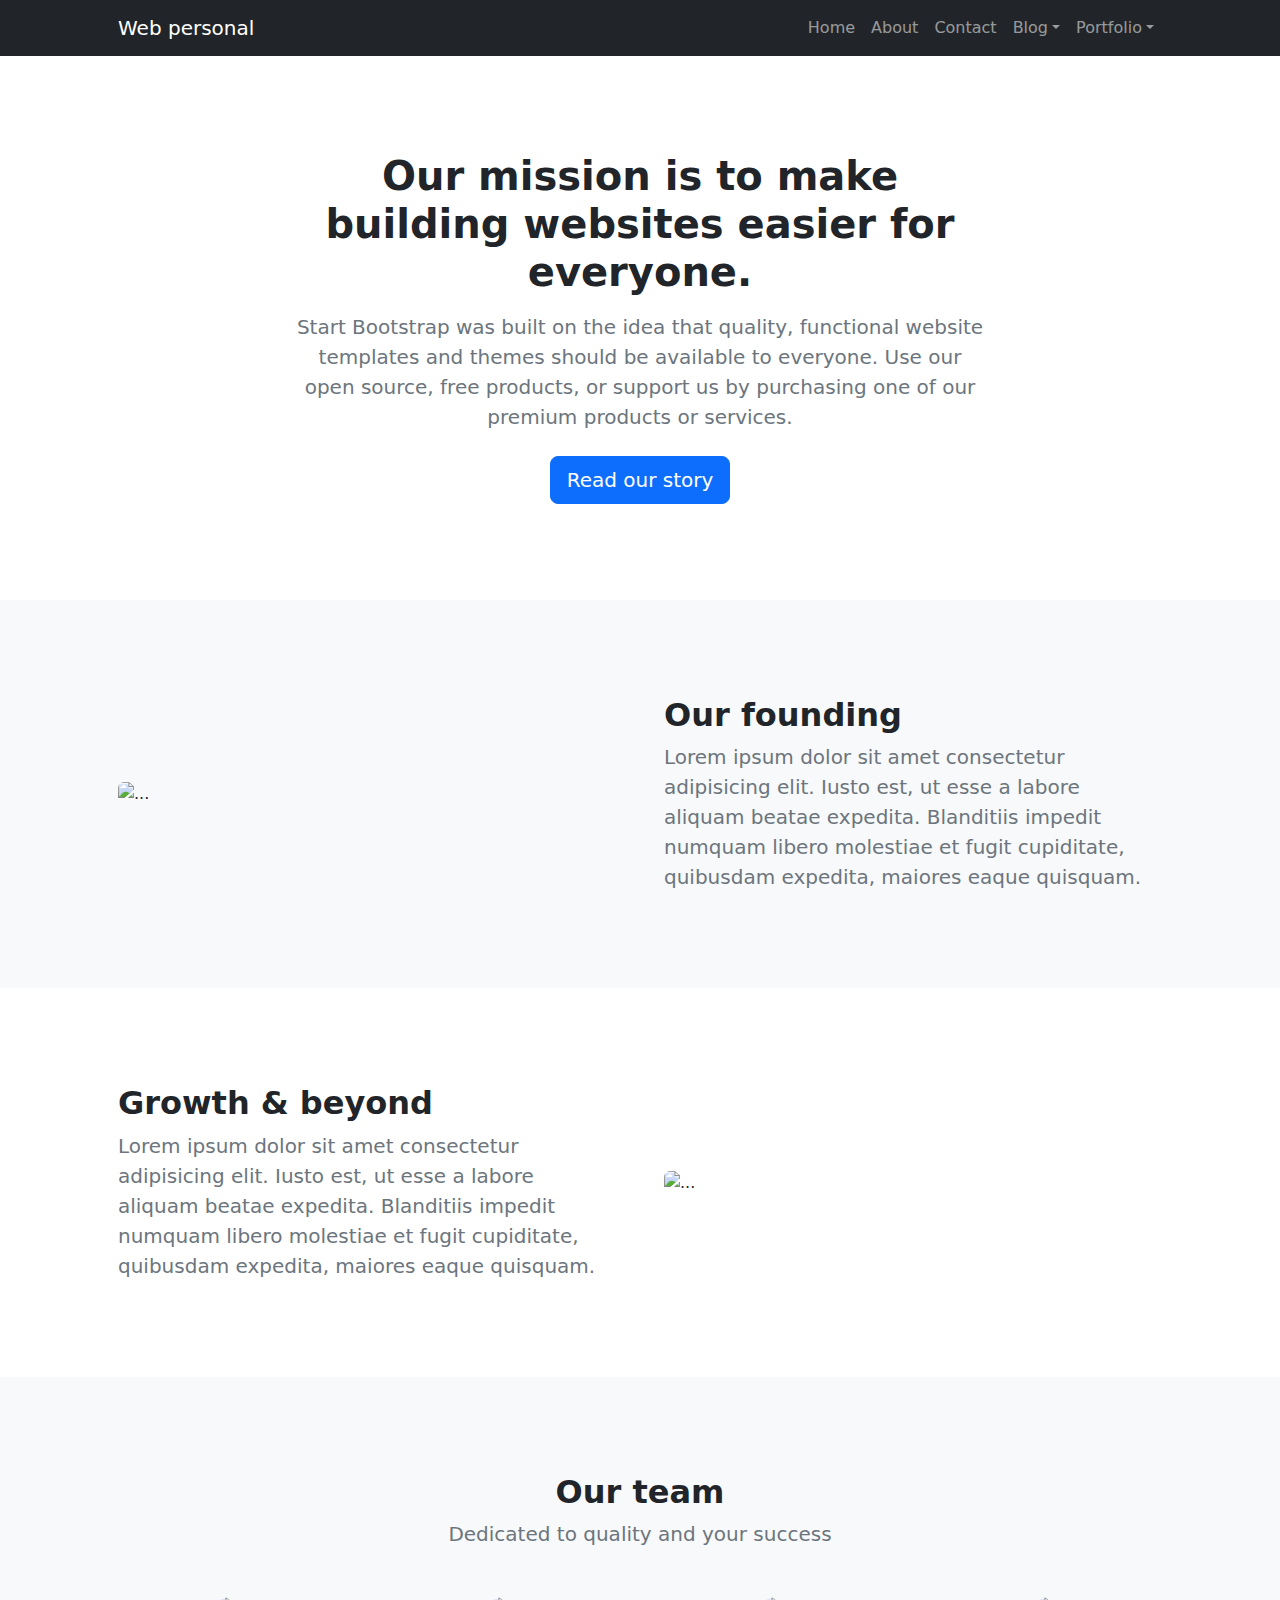
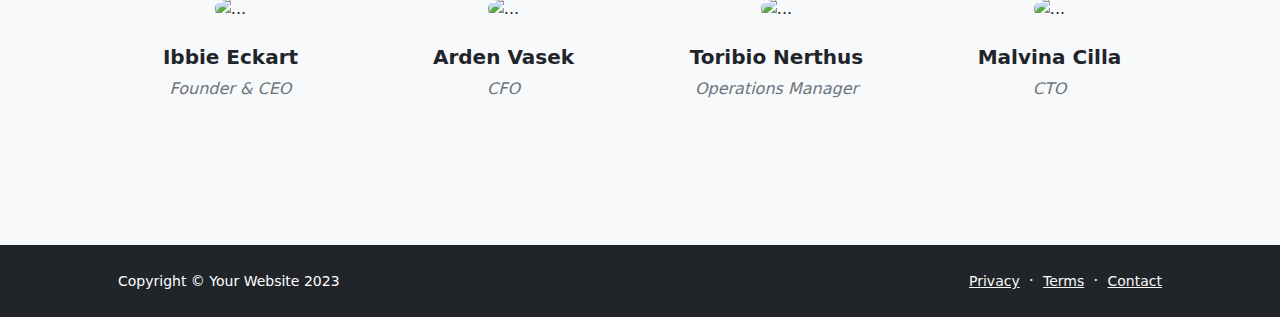
==== about.html @ 4217aa92 "Phase 2" ====
<!DOCTYPE html>
<html lang="en">
    <head>
        <meta charset="utf-8" />
        <meta name="viewport" content="width=device-width, initial-scale=1, shrink-to-fit=no" />
        <meta name="description" content="" />
        <meta name="author" content="" />
        <title>Alejandro Guerrero</title>
        <!-- Favicon-->
        <link rel="icon" type="image/x-icon" href="assets/favicon.ico" />
        <!-- Bootstrap icons-->
        <link href="https://cdn.jsdelivr.net/npm/bootstrap-icons@1.5.0/font/bootstrap-icons.css" rel="stylesheet" />
        <!-- Core theme CSS (includes Bootstrap)-->
        <link href="css/styles.css" rel="stylesheet" />
    </head>
    <body class="d-flex flex-column">
        <main class="flex-shrink-0">
            <!-- Navigation-->
            <nav class="navbar navbar-expand-lg navbar-dark bg-dark">
                <div class="container px-5">
                    <a class="navbar-brand" href="index.html">Web personal</a>
                    <button class="navbar-toggler" type="button" data-bs-toggle="collapse" data-bs-target="#navbarSupportedContent" aria-controls="navbarSupportedContent" aria-expanded="false" aria-label="Toggle navigation"><span class="navbar-toggler-icon"></span></button>
                    <div class="collapse navbar-collapse" id="navbarSupportedContent">
                        <ul class="navbar-nav ms-auto mb-2 mb-lg-0">
                            <li class="nav-item"><a class="nav-link" href="index.html">Home</a></li>
                            <li class="nav-item"><a class="nav-link" href="about.html">About</a></li>
                            <li class="nav-item"><a class="nav-link" href="contact.html">Contact</a></li>
                            <li class="nav-item dropdown">
                                <a class="nav-link dropdown-toggle" id="navbarDropdownBlog" href="#" role="button" data-bs-toggle="dropdown" aria-expanded="false">Blog</a>
                                <ul class="dropdown-menu dropdown-menu-end" aria-labelledby="navbarDropdownBlog">
                                    <li><a class="dropdown-item" href="blog-home.html">Blog Home</a></li>
                                    <li><a class="dropdown-item" href="blog-post.html">Blog Post</a></li>
                                </ul>
                            </li>
                            <li class="nav-item dropdown">
                                <a class="nav-link dropdown-toggle" id="navbarDropdownPortfolio" href="#" role="button" data-bs-toggle="dropdown" aria-expanded="false">Portfolio</a>
                                <ul class="dropdown-menu dropdown-menu-end" aria-labelledby="navbarDropdownPortfolio">
                                    <li><a class="dropdown-item" href="portfolio-overview.html">Portfolio Overview</a></li>
                                    <li><a class="dropdown-item" href="portfolio-item.html">Portfolio Item</a></li>
                                </ul>
                            </li>
                        </ul>
                    </div>
                </div>
            </nav>
            <!-- Header-->
            <header class="py-5">
                <div class="container px-5">
                    <div class="row justify-content-center">
                        <div class="col-lg-8 col-xxl-6">
                            <div class="text-center my-5">
                                <h1 class="fw-bolder mb-3">Our mission is to make building websites easier for everyone.</h1>
                                <p class="lead fw-normal text-muted mb-4">Start Bootstrap was built on the idea that quality, functional website templates and themes should be available to everyone. Use our open source, free products, or support us by purchasing one of our premium products or services.</p>
                                <a class="btn btn-primary btn-lg" href="#scroll-target">Read our story</a>
                            </div>
                        </div>
                    </div>
                </div>
            </header>
            <!-- About section one-->
            <section class="py-5 bg-light" id="scroll-target">
                <div class="container px-5 my-5">
                    <div class="row gx-5 align-items-center">
                        <div class="col-lg-6"><img class="img-fluid rounded mb-5 mb-lg-0" src="https://dummyimage.com/600x400/343a40/6c757d" alt="..." /></div>
                        <div class="col-lg-6">
                            <h2 class="fw-bolder">Our founding</h2>
                            <p class="lead fw-normal text-muted mb-0">Lorem ipsum dolor sit amet consectetur adipisicing elit. Iusto est, ut esse a labore aliquam beatae expedita. Blanditiis impedit numquam libero molestiae et fugit cupiditate, quibusdam expedita, maiores eaque quisquam.</p>
                        </div>
                    </div>
                </div>
            </section>
            <!-- About section two-->
            <section class="py-5">
                <div class="container px-5 my-5">
                    <div class="row gx-5 align-items-center">
                        <div class="col-lg-6 order-first order-lg-last"><img class="img-fluid rounded mb-5 mb-lg-0" src="https://dummyimage.com/600x400/343a40/6c757d" alt="..." /></div>
                        <div class="col-lg-6">
                            <h2 class="fw-bolder">Growth &amp; beyond</h2>
                            <p class="lead fw-normal text-muted mb-0">Lorem ipsum dolor sit amet consectetur adipisicing elit. Iusto est, ut esse a labore aliquam beatae expedita. Blanditiis impedit numquam libero molestiae et fugit cupiditate, quibusdam expedita, maiores eaque quisquam.</p>
                        </div>
                    </div>
                </div>
            </section>
            <!-- Team members section-->
            <section class="py-5 bg-light">
                <div class="container px-5 my-5">
                    <div class="text-center">
                        <h2 class="fw-bolder">Our team</h2>
                        <p class="lead fw-normal text-muted mb-5">Dedicated to quality and your success</p>
                    </div>
                    <div class="row gx-5 row-cols-1 row-cols-sm-2 row-cols-xl-4 justify-content-center">
                        <div class="col mb-5 mb-5 mb-xl-0">
                            <div class="text-center">
                                <img class="img-fluid rounded-circle mb-4 px-4" src="https://dummyimage.com/150x150/ced4da/6c757d" alt="..." />
                                <h5 class="fw-bolder">Ibbie Eckart</h5>
                                <div class="fst-italic text-muted">Founder &amp; CEO</div>
                            </div>
                        </div>
                        <div class="col mb-5 mb-5 mb-xl-0">
                            <div class="text-center">
                                <img class="img-fluid rounded-circle mb-4 px-4" src="https://dummyimage.com/150x150/ced4da/6c757d" alt="..." />
                                <h5 class="fw-bolder">Arden Vasek</h5>
                                <div class="fst-italic text-muted">CFO</div>
                            </div>
                        </div>
                        <div class="col mb-5 mb-5 mb-sm-0">
                            <div class="text-center">
                                <img class="img-fluid rounded-circle mb-4 px-4" src="https://dummyimage.com/150x150/ced4da/6c757d" alt="..." />
                                <h5 class="fw-bolder">Toribio Nerthus</h5>
                                <div class="fst-italic text-muted">Operations Manager</div>
                            </div>
                        </div>
                        <div class="col mb-5">
                            <div class="text-center">
                                <img class="img-fluid rounded-circle mb-4 px-4" src="https://dummyimage.com/150x150/ced4da/6c757d" alt="..." />
                                <h5 class="fw-bolder">Malvina Cilla</h5>
                                <div class="fst-italic text-muted">CTO</div>
                            </div>
                        </div>
                    </div>
                </div>
            </section>
        </main>
        <!-- Footer-->
        <footer class="bg-dark py-4 mt-auto">
            <div class="container px-5">
                <div class="row align-items-center justify-content-between flex-column flex-sm-row">
                    <div class="col-auto"><div class="small m-0 text-white">Copyright &copy; Your Website 2023</div></div>
                    <div class="col-auto">
                        <a class="link-light small" href="#!">Privacy</a>
                        <span class="text-white mx-1">&middot;</span>
                        <a class="link-light small" href="#!">Terms</a>
                        <span class="text-white mx-1">&middot;</span>
                        <a class="link-light small" href="#!">Contact</a>
                    </div>
                </div>
            </div>
        </footer>
        <!-- Bootstrap core JS-->
        <script src="https://cdn.jsdelivr.net/npm/bootstrap@5.2.3/dist/js/bootstrap.bundle.min.js"></script>
        <!-- Core theme JS-->
        <script src="js/scripts.js"></script>
    </body>
</html>
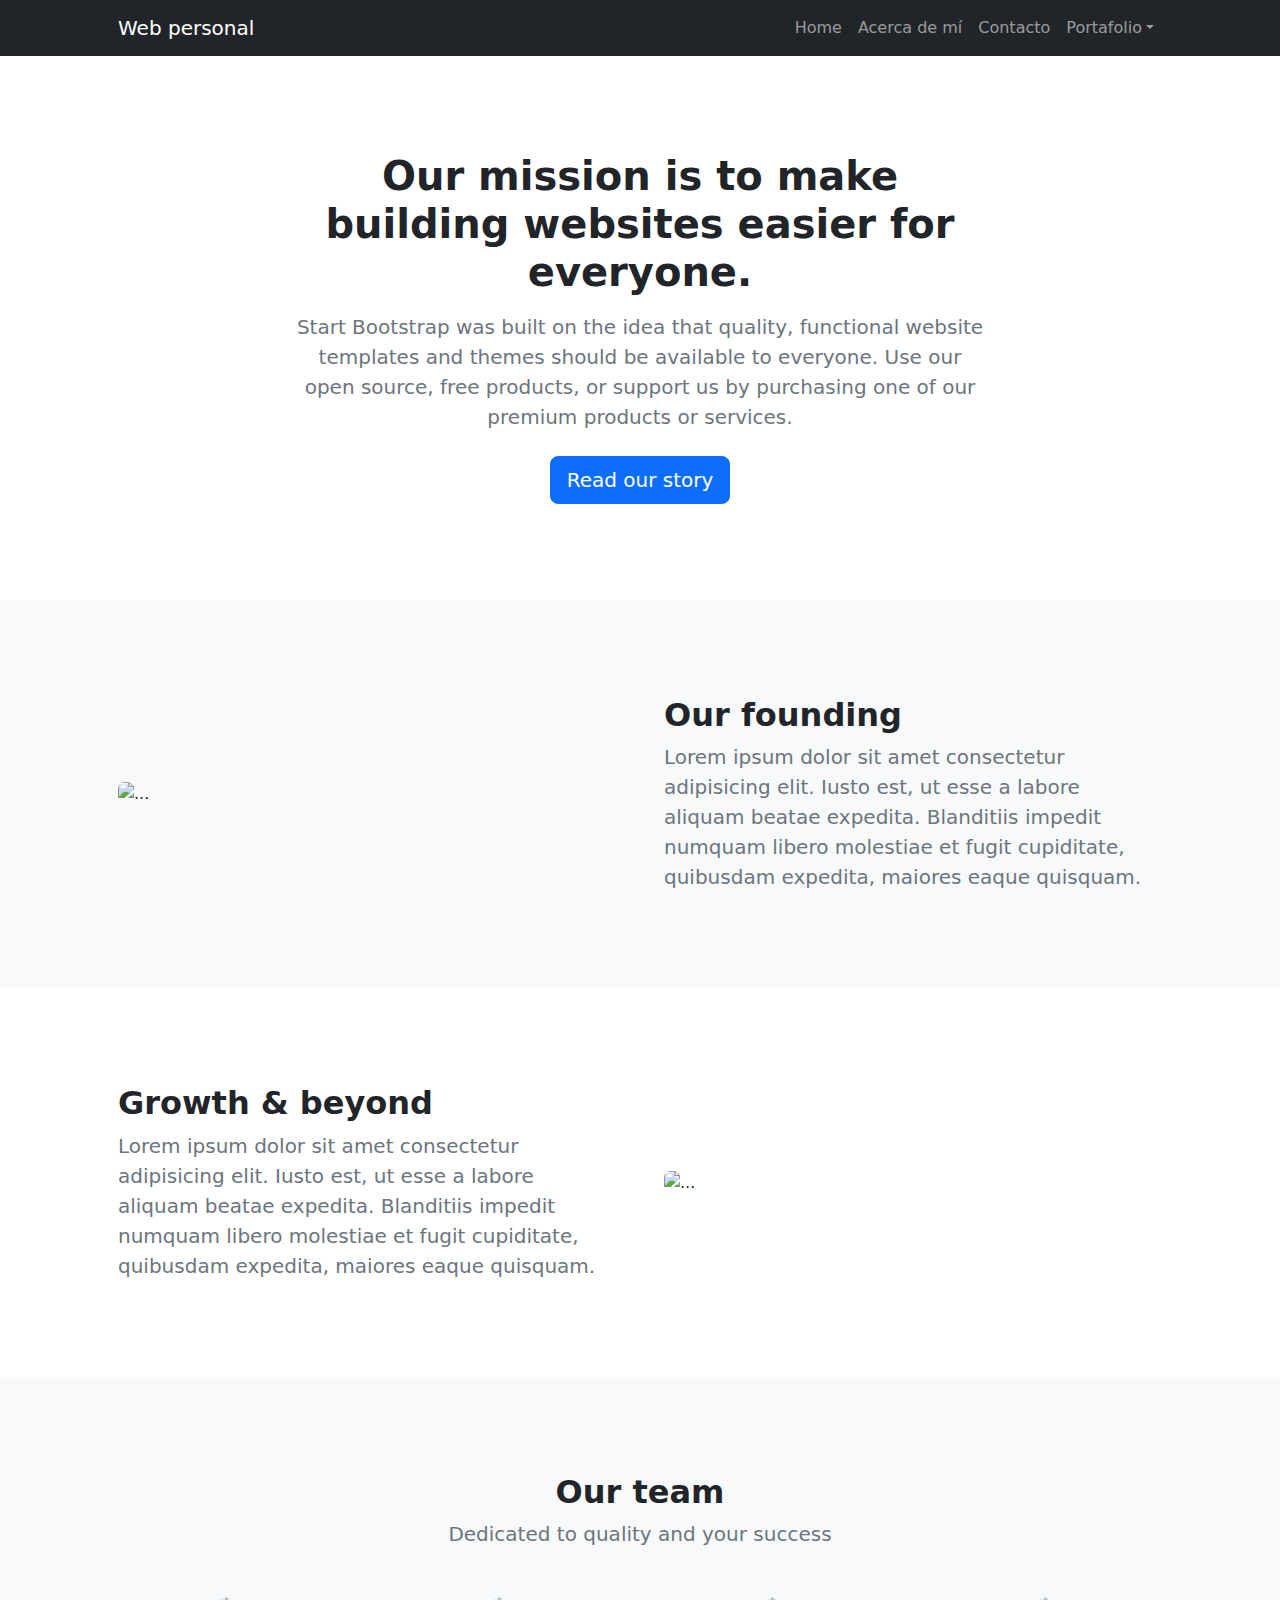
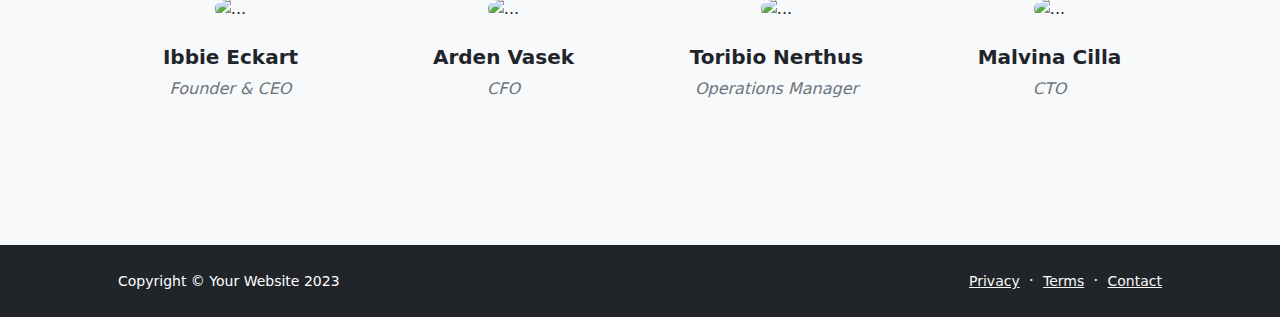
==== commit 190f2e0b: "Phase 3.1" ====
--- a/about.html
+++ b/about.html
@@ -23,20 +23,13 @@
                     <div class="collapse navbar-collapse" id="navbarSupportedContent">
                         <ul class="navbar-nav ms-auto mb-2 mb-lg-0">
                             <li class="nav-item"><a class="nav-link" href="index.html">Home</a></li>
-                            <li class="nav-item"><a class="nav-link" href="about.html">About</a></li>
-                            <li class="nav-item"><a class="nav-link" href="contact.html">Contact</a></li>
+                            <li class="nav-item"><a class="nav-link" href="about.html">Acerca de mí</a></li>
+                            <li class="nav-item"><a class="nav-link" href="contact.html">Contacto</a></li>
                             <li class="nav-item dropdown">
-                                <a class="nav-link dropdown-toggle" id="navbarDropdownBlog" href="#" role="button" data-bs-toggle="dropdown" aria-expanded="false">Blog</a>
-                                <ul class="dropdown-menu dropdown-menu-end" aria-labelledby="navbarDropdownBlog">
-                                    <li><a class="dropdown-item" href="blog-home.html">Blog Home</a></li>
-                                    <li><a class="dropdown-item" href="blog-post.html">Blog Post</a></li>
-                                </ul>
-                            </li>
-                            <li class="nav-item dropdown">
-                                <a class="nav-link dropdown-toggle" id="navbarDropdownPortfolio" href="#" role="button" data-bs-toggle="dropdown" aria-expanded="false">Portfolio</a>
+                                <a class="nav-link dropdown-toggle" id="navbarDropdownPortfolio" href="#" role="button" data-bs-toggle="dropdown" aria-expanded="false">Portafolio</a>
                                 <ul class="dropdown-menu dropdown-menu-end" aria-labelledby="navbarDropdownPortfolio">
-                                    <li><a class="dropdown-item" href="portfolio-overview.html">Portfolio Overview</a></li>
-                                    <li><a class="dropdown-item" href="portfolio-item.html">Portfolio Item</a></li>
+                                    <li><a class="dropdown-item" href="portfolio-overview.html">Desarrollo web</a></li>
+                                    <li><a class="dropdown-item" href="portfolio-item.html">Análisis de datos (próximamente)</a></li>
                                 </ul>
                             </li>
                         </ul>
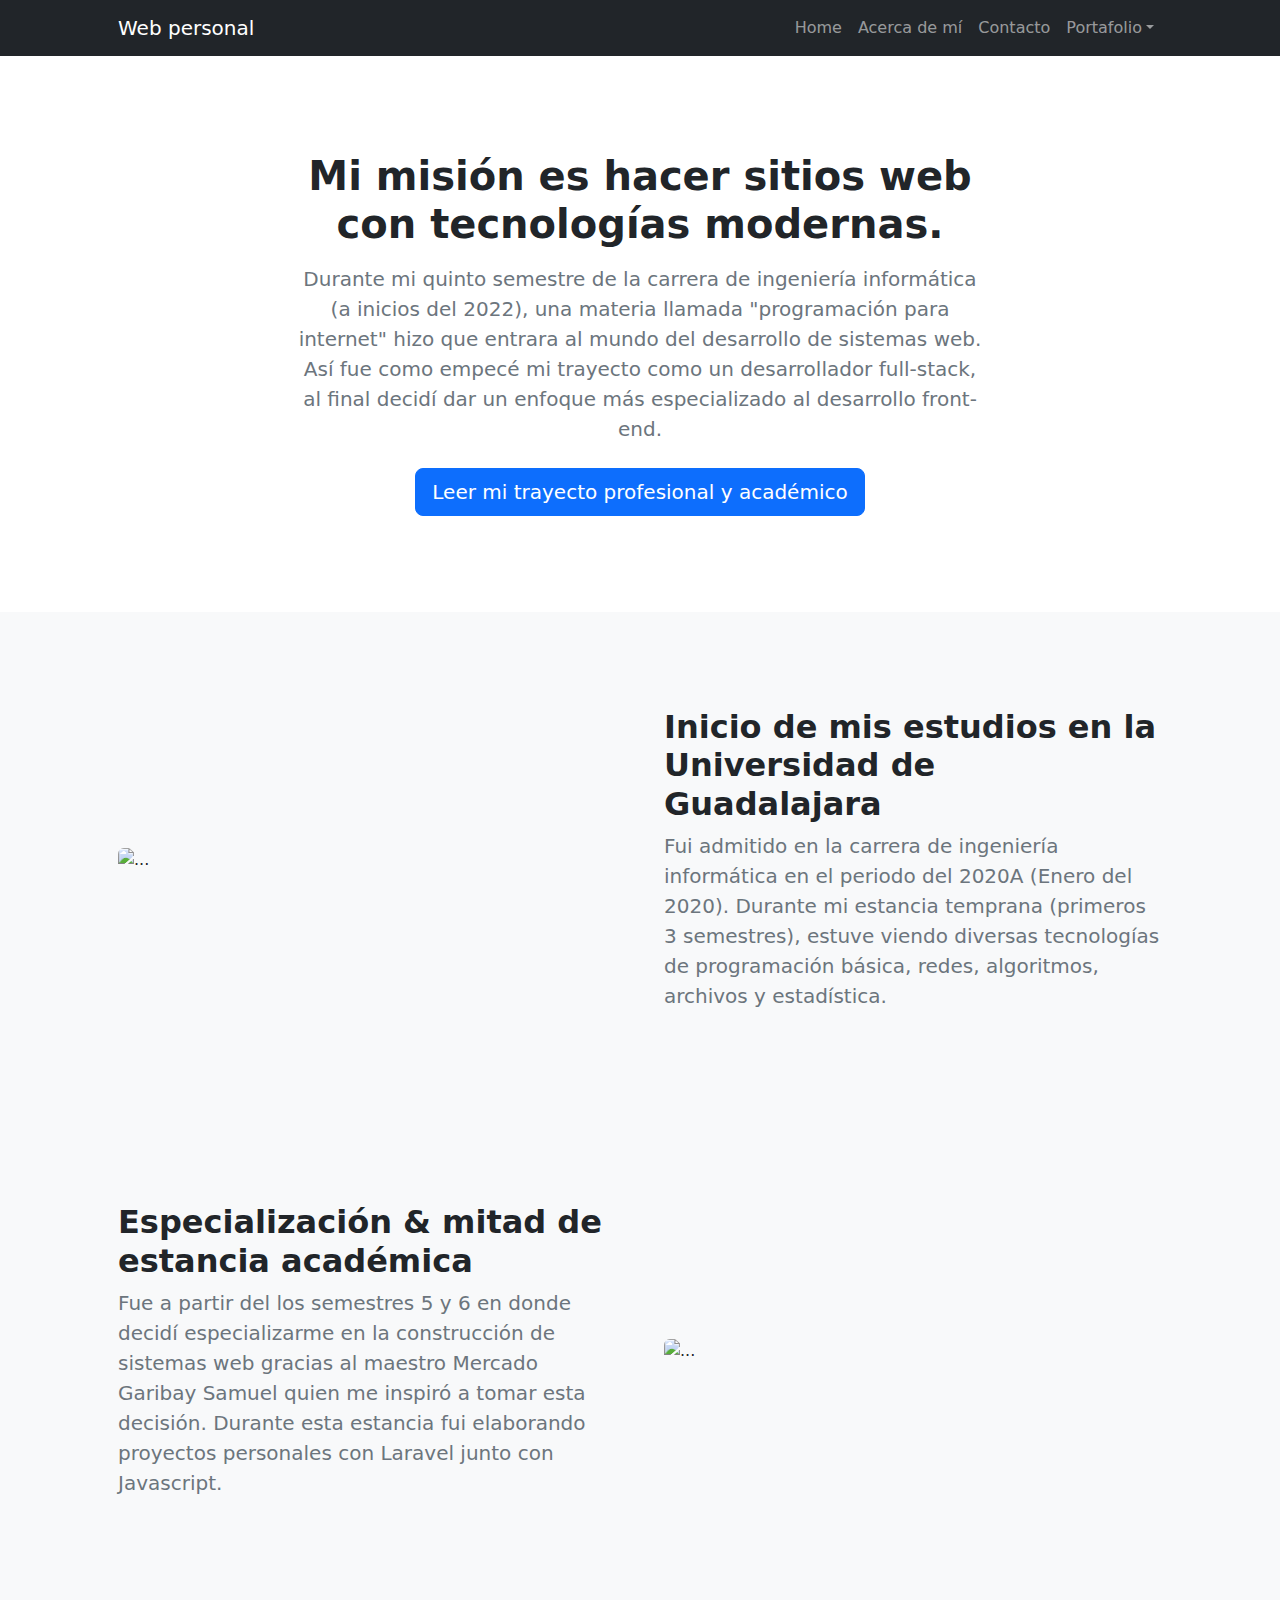
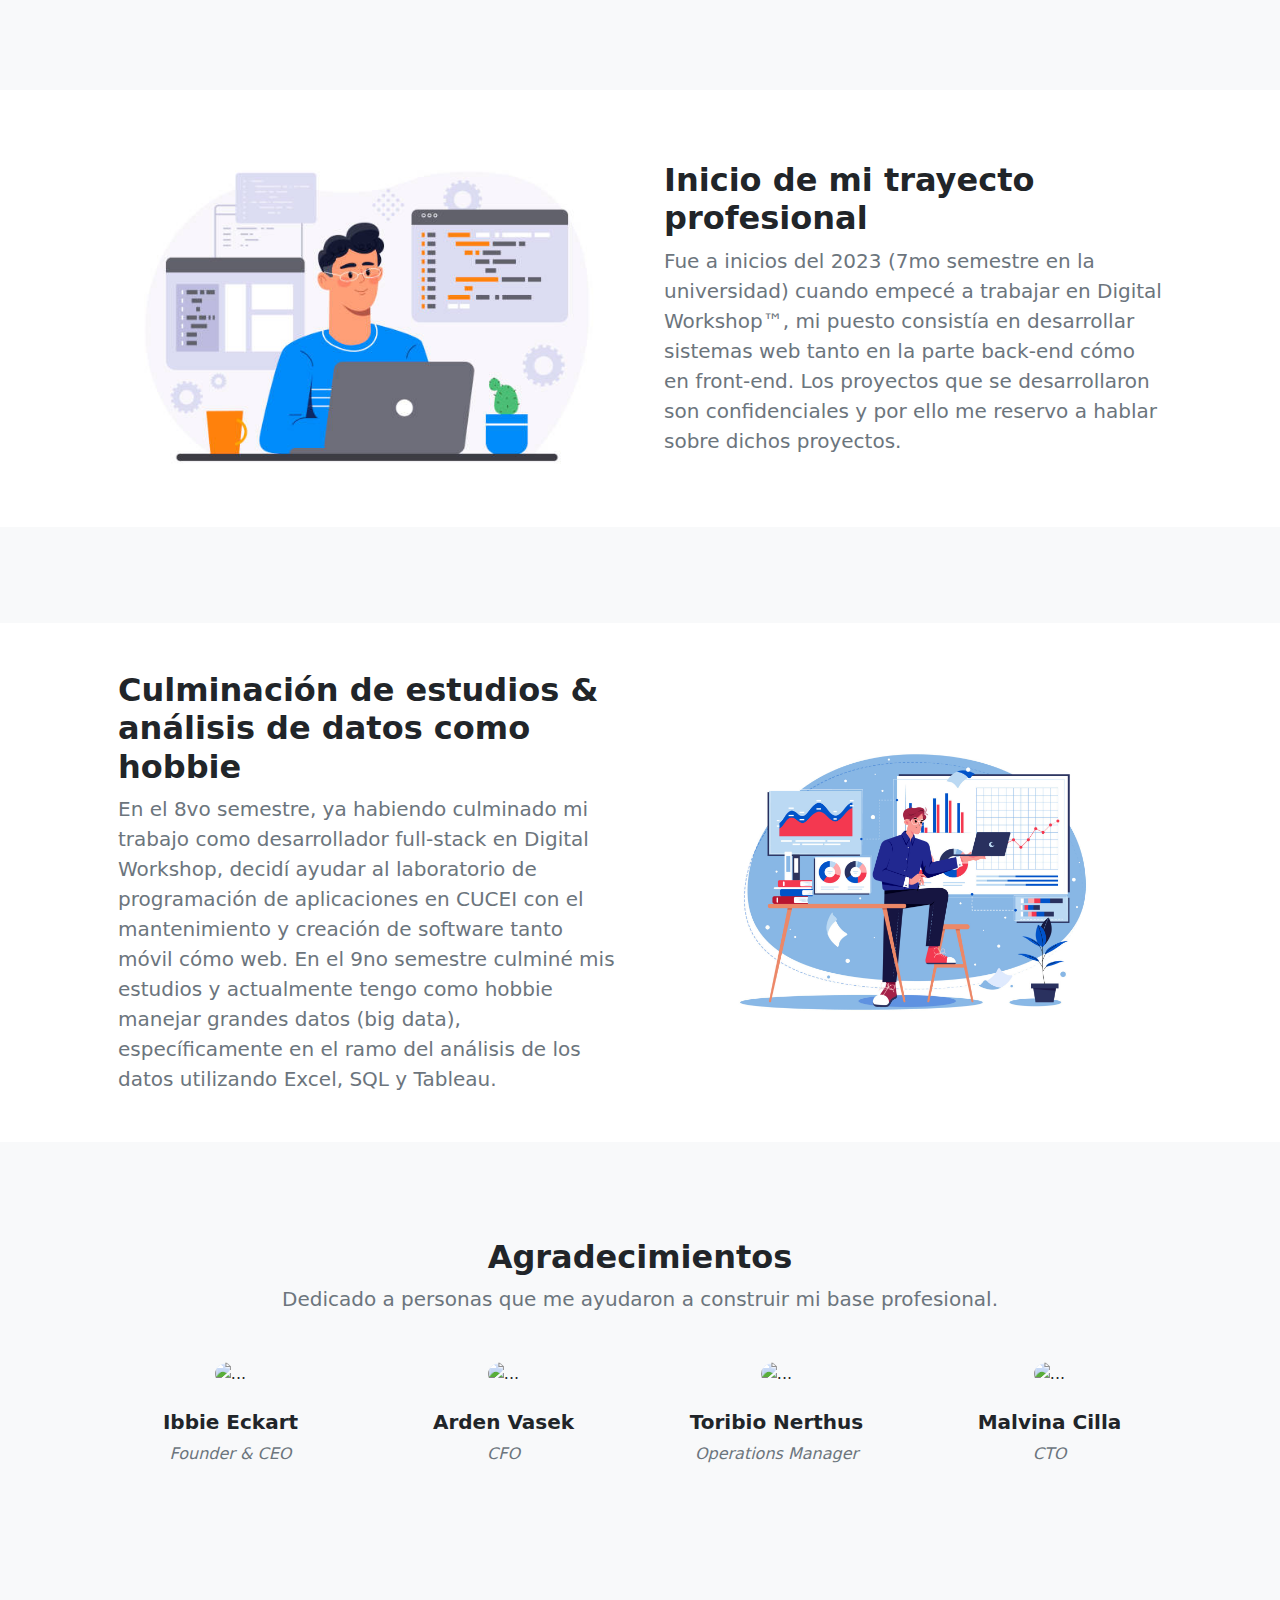
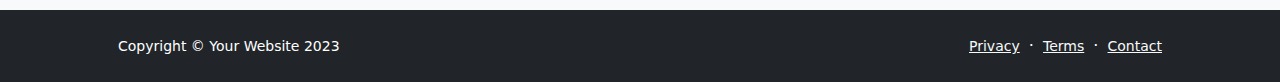
==== commit 3f9f6936: "Phase 3.2" ====
--- a/about.html
+++ b/about.html
@@ -29,7 +29,7 @@
                                 <a class="nav-link dropdown-toggle" id="navbarDropdownPortfolio" href="#" role="button" data-bs-toggle="dropdown" aria-expanded="false">Portafolio</a>
                                 <ul class="dropdown-menu dropdown-menu-end" aria-labelledby="navbarDropdownPortfolio">
                                     <li><a class="dropdown-item" href="portfolio-overview.html">Desarrollo web</a></li>
-                                    <li><a class="dropdown-item" href="portfolio-item.html">Análisis de datos (próximamente)</a></li>
+                                    <li><a class="dropdown-item" href="portfolio-item.html">Análisis de datos</a></li>
                                 </ul>
                             </li>
                         </ul>
@@ -42,9 +42,9 @@
                     <div class="row justify-content-center">
                         <div class="col-lg-8 col-xxl-6">
                             <div class="text-center my-5">
-                                <h1 class="fw-bolder mb-3">Our mission is to make building websites easier for everyone.</h1>
-                                <p class="lead fw-normal text-muted mb-4">Start Bootstrap was built on the idea that quality, functional website templates and themes should be available to everyone. Use our open source, free products, or support us by purchasing one of our premium products or services.</p>
-                                <a class="btn btn-primary btn-lg" href="#scroll-target">Read our story</a>
+                                <h1 class="fw-bolder mb-3">Mi misión es hacer sitios web con tecnologías modernas.</h1>
+                                <p class="lead fw-normal text-muted mb-4">Durante mi quinto semestre de la carrera de ingeniería informática (a inicios del 2022), una materia llamada "programación para internet" hizo que entrara al mundo del desarrollo de sistemas web. Así fue como empecé mi trayecto como un desarrollador full-stack, al final decidí dar un enfoque más especializado al desarrollo front-end.</p>
+                                <a class="btn btn-primary btn-lg" href="#scroll-target">Leer mi trayecto profesional y académico</a>
                             </div>
                         </div>
                     </div>
@@ -56,20 +56,44 @@
                     <div class="row gx-5 align-items-center">
                         <div class="col-lg-6"><img class="img-fluid rounded mb-5 mb-lg-0" src="https://dummyimage.com/600x400/343a40/6c757d" alt="..." /></div>
                         <div class="col-lg-6">
-                            <h2 class="fw-bolder">Our founding</h2>
-                            <p class="lead fw-normal text-muted mb-0">Lorem ipsum dolor sit amet consectetur adipisicing elit. Iusto est, ut esse a labore aliquam beatae expedita. Blanditiis impedit numquam libero molestiae et fugit cupiditate, quibusdam expedita, maiores eaque quisquam.</p>
+                            <h2 class="fw-bolder">Inicio de mis estudios en la Universidad de Guadalajara</h2>
+                            <p class="lead fw-normal text-muted mb-0">Fui admitido en la carrera de ingeniería informática en el periodo del 2020A (Enero del 2020). Durante mi estancia temprana (primeros 3 semestres), estuve viendo diversas tecnologías de programación básica, redes, algoritmos, archivos y estadística.</p>
                         </div>
                     </div>
                 </div>
             </section>
             <!-- About section two-->
-            <section class="py-5">
+            <section class="py-5 bg-light">
                 <div class="container px-5 my-5">
                     <div class="row gx-5 align-items-center">
                         <div class="col-lg-6 order-first order-lg-last"><img class="img-fluid rounded mb-5 mb-lg-0" src="https://dummyimage.com/600x400/343a40/6c757d" alt="..." /></div>
                         <div class="col-lg-6">
-                            <h2 class="fw-bolder">Growth &amp; beyond</h2>
-                            <p class="lead fw-normal text-muted mb-0">Lorem ipsum dolor sit amet consectetur adipisicing elit. Iusto est, ut esse a labore aliquam beatae expedita. Blanditiis impedit numquam libero molestiae et fugit cupiditate, quibusdam expedita, maiores eaque quisquam.</p>
+                            <h2 class="fw-bolder">Especialización &amp; mitad de estancia académica</h2>
+                            <p class="lead fw-normal text-muted mb-0">Fue a partir del los semestres 5 y 6 en donde decidí especializarme en la construcción de sistemas web gracias al maestro Mercado Garibay Samuel quien me inspiró a tomar esta decisión. Durante esta estancia fui elaborando proyectos personales con Laravel junto con Javascript.</p>
+                        </div>
+                    </div>
+                </div>
+            </section>
+            <!-- About section three-->
+            <section class="py-5 bg-light"></section>
+                <div class="container px-5 my-5">
+                    <div class="row gx-5 align-items-center">
+                        <div class="col-lg-6"><img class="img-fluid rounded mb-5 mb-lg-0" src="./assets/Developer.jpg" alt="..." /></div>
+                        <div class="col-lg-6">
+                            <h2 class="fw-bolder">Inicio de mi trayecto profesional</h2>
+                            <p class="lead fw-normal text-muted mb-0">Fue a inicios del 2023 (7mo semestre en la universidad) cuando empecé a trabajar en Digital Workshop™, mi puesto consistía en desarrollar sistemas web tanto en la parte back-end cómo en front-end. Los proyectos que se desarrollaron son confidenciales y por ello me reservo a hablar sobre dichos proyectos.</p>
+                        </div>
+                    </div>
+                </div>
+            </section>
+            <!-- About section four-->
+            <section class="py-5 bg-light"></section>
+                <div class="container px-5 my-5">
+                    <div class="row gx-5 align-items-center">
+                        <div class="col-lg-6 order-first order-lg-last"><img class="img-fluid rounded mb-5 mb-lg-0" src="./assets/Data_Analyst.jpg" alt="..." /></div>
+                        <div class="col-lg-6">
+                            <h2 class="fw-bolder">Culminación de estudios &amp; análisis de datos como hobbie</h2>
+                            <p class="lead fw-normal text-muted mb-0">En el 8vo semestre, ya habiendo culminado mi trabajo como desarrollador full-stack en Digital Workshop, decidí ayudar al laboratorio de programación de aplicaciones en CUCEI con el mantenimiento y creación de software tanto móvil cómo web. En el 9no semestre culminé mis estudios y actualmente tengo como hobbie manejar grandes datos (big data), específicamente en el ramo del análisis de los datos utilizando Excel, SQL y Tableau.</p>
                         </div>
                     </div>
                 </div>
@@ -78,8 +102,8 @@
             <section class="py-5 bg-light">
                 <div class="container px-5 my-5">
                     <div class="text-center">
-                        <h2 class="fw-bolder">Our team</h2>
-                        <p class="lead fw-normal text-muted mb-5">Dedicated to quality and your success</p>
+                        <h2 class="fw-bolder">Agradecimientos</h2>
+                        <p class="lead fw-normal text-muted mb-5">Dedicado a personas que me ayudaron a construir mi base profesional.</p>
                     </div>
                     <div class="row gx-5 row-cols-1 row-cols-sm-2 row-cols-xl-4 justify-content-center">
                         <div class="col mb-5 mb-5 mb-xl-0">
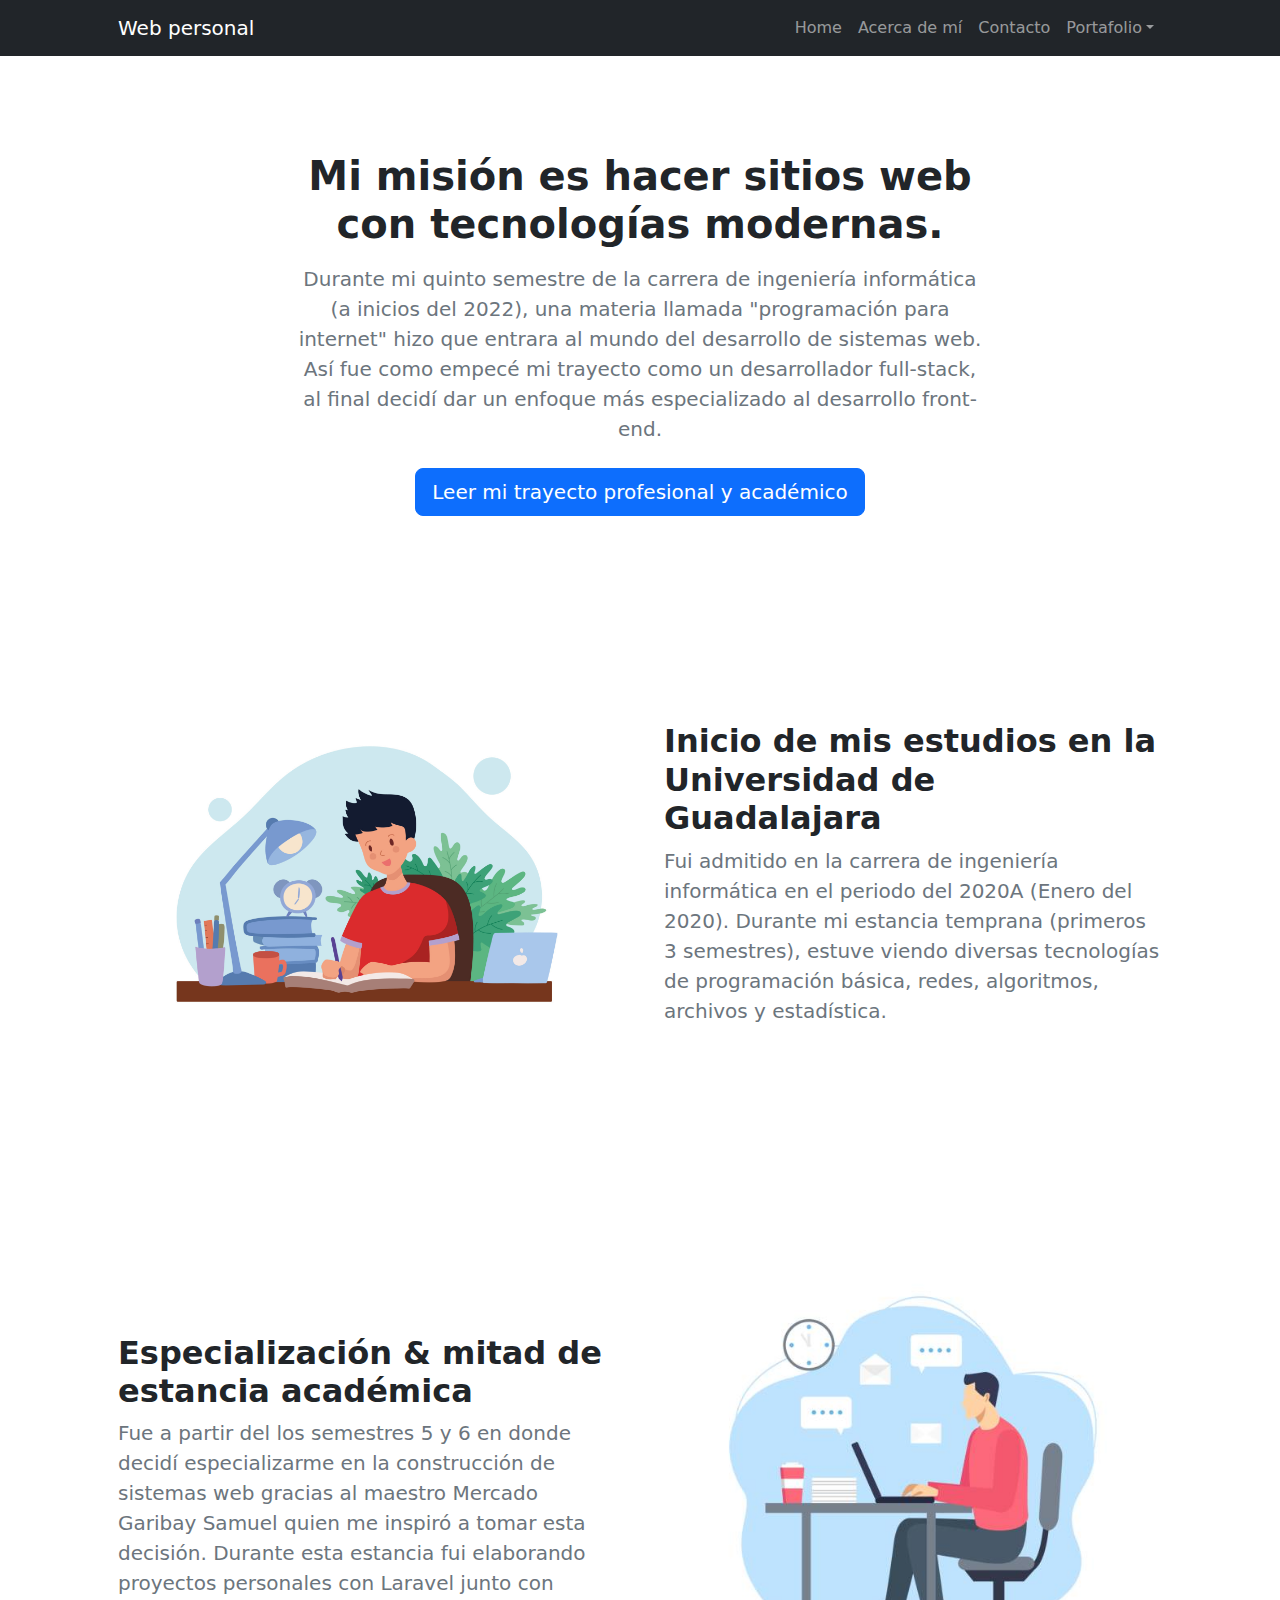
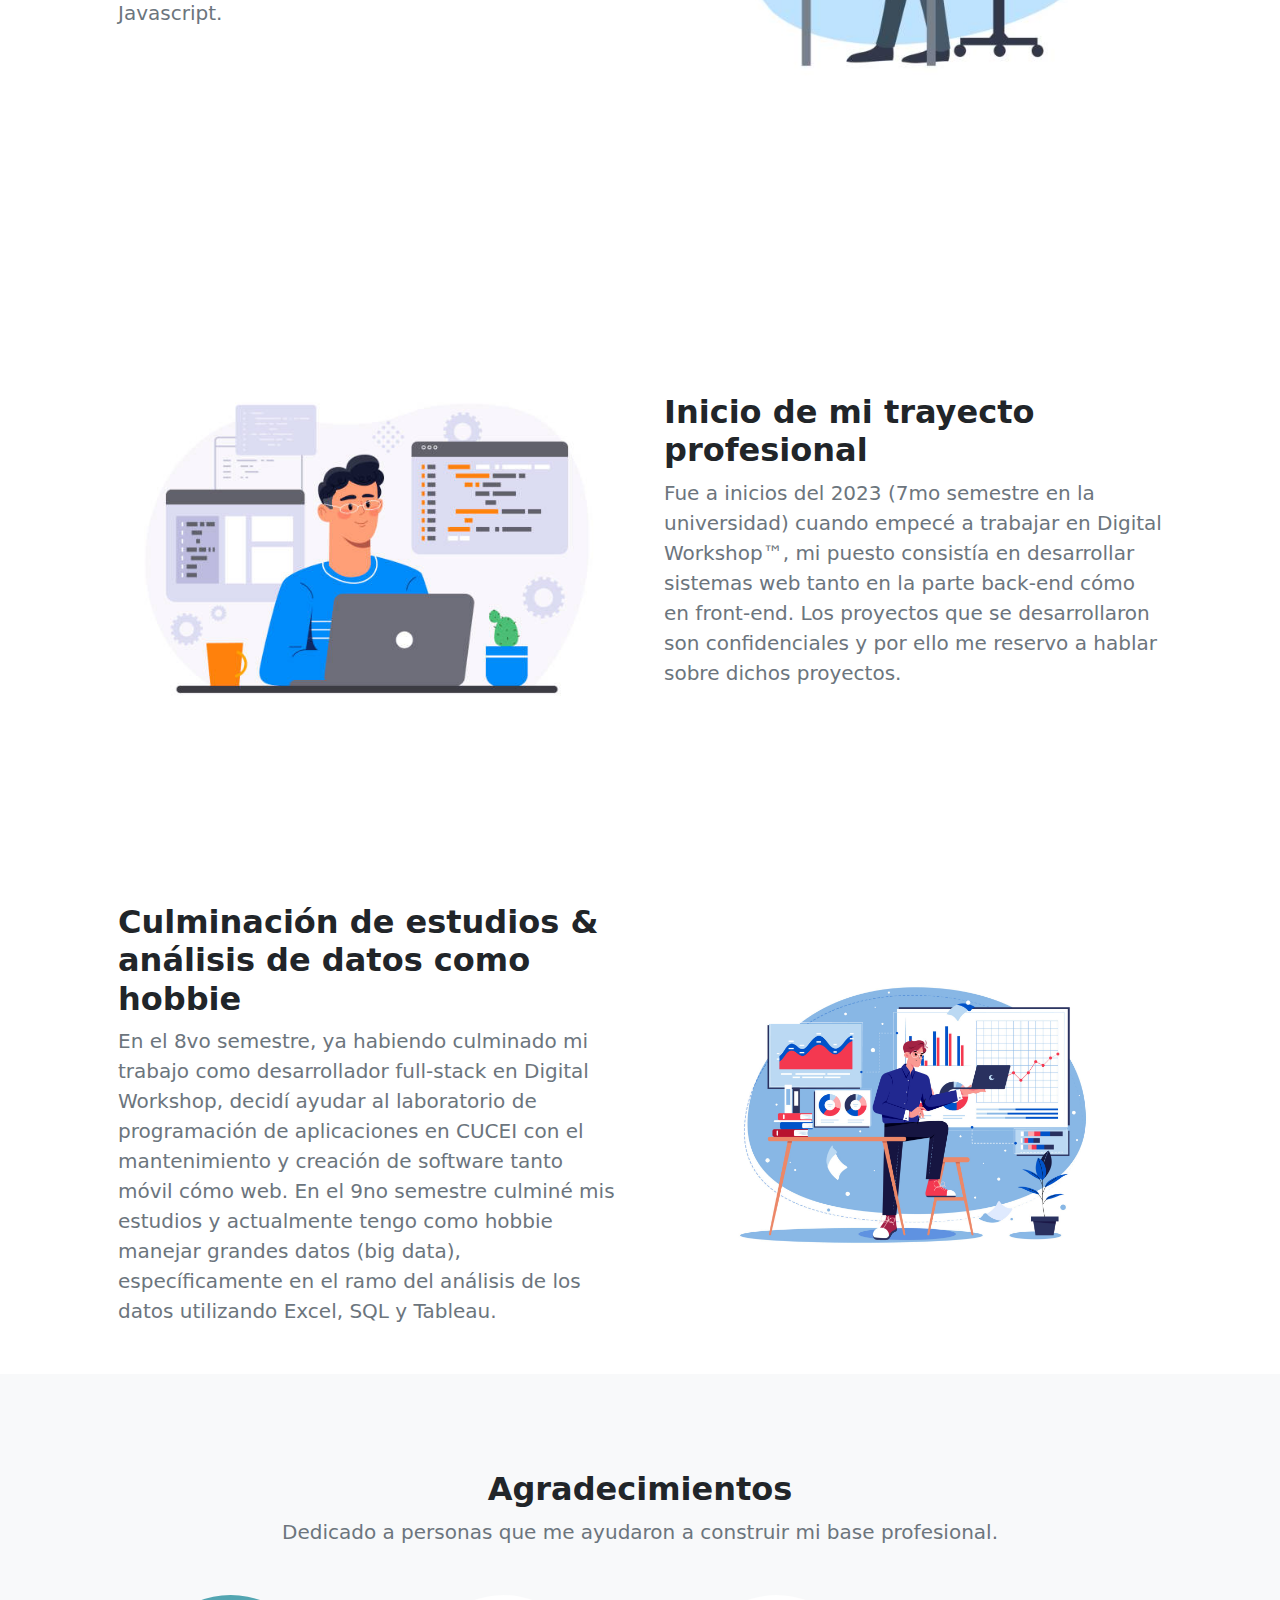
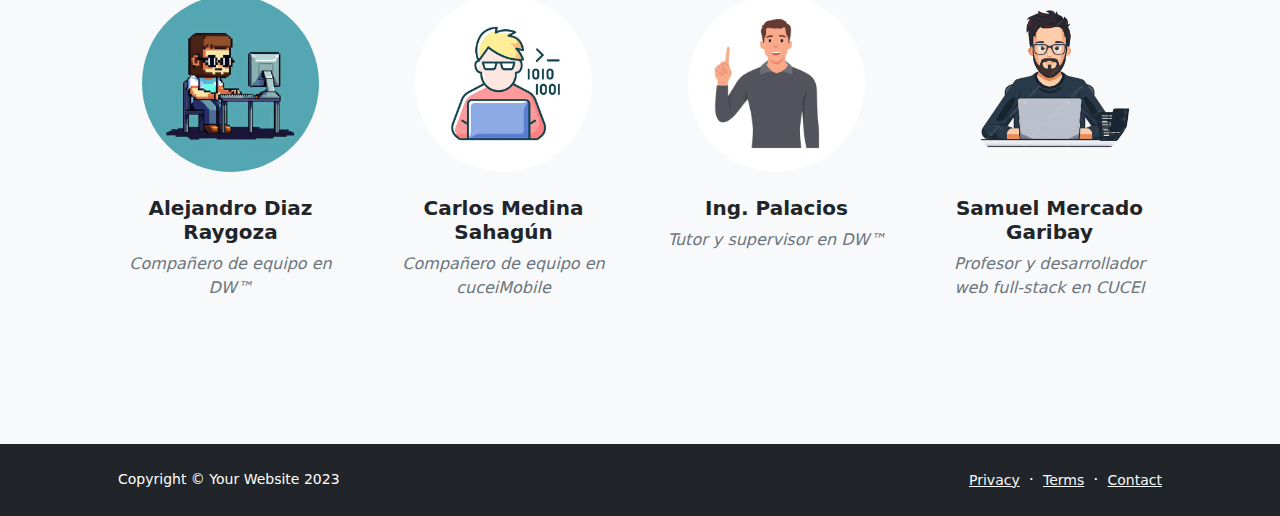
==== commit f25ee6ed: "Phase 3.3" ====
--- a/about.html
+++ b/about.html
@@ -51,10 +51,10 @@
                 </div>
             </header>
             <!-- About section one-->
-            <section class="py-5 bg-light" id="scroll-target">
+            <section class="py-5" id="scroll-target">
                 <div class="container px-5 my-5">
                     <div class="row gx-5 align-items-center">
-                        <div class="col-lg-6"><img class="img-fluid rounded mb-5 mb-lg-0" src="https://dummyimage.com/600x400/343a40/6c757d" alt="..." /></div>
+                        <div class="col-lg-6"><img class="img-fluid rounded mb-5 mb-lg-0" src="./assets/College.jpg" alt="..." /></div>
                         <div class="col-lg-6">
                             <h2 class="fw-bolder">Inicio de mis estudios en la Universidad de Guadalajara</h2>
                             <p class="lead fw-normal text-muted mb-0">Fui admitido en la carrera de ingeniería informática en el periodo del 2020A (Enero del 2020). Durante mi estancia temprana (primeros 3 semestres), estuve viendo diversas tecnologías de programación básica, redes, algoritmos, archivos y estadística.</p>
@@ -63,10 +63,10 @@
                 </div>
             </section>
             <!-- About section two-->
-            <section class="py-5 bg-light">
+            <section class="py-5">
                 <div class="container px-5 my-5">
                     <div class="row gx-5 align-items-center">
-                        <div class="col-lg-6 order-first order-lg-last"><img class="img-fluid rounded mb-5 mb-lg-0" src="https://dummyimage.com/600x400/343a40/6c757d" alt="..." /></div>
+                        <div class="col-lg-6 order-first order-lg-last"><img class="img-fluid rounded mb-5 mb-lg-0" src="./assets/Studying.jpg" alt="..." /></div>
                         <div class="col-lg-6">
                             <h2 class="fw-bolder">Especialización &amp; mitad de estancia académica</h2>
                             <p class="lead fw-normal text-muted mb-0">Fue a partir del los semestres 5 y 6 en donde decidí especializarme en la construcción de sistemas web gracias al maestro Mercado Garibay Samuel quien me inspiró a tomar esta decisión. Durante esta estancia fui elaborando proyectos personales con Laravel junto con Javascript.</p>
@@ -75,7 +75,7 @@
                 </div>
             </section>
             <!-- About section three-->
-            <section class="py-5 bg-light"></section>
+            <section class="py-5"></section>
                 <div class="container px-5 my-5">
                     <div class="row gx-5 align-items-center">
                         <div class="col-lg-6"><img class="img-fluid rounded mb-5 mb-lg-0" src="./assets/Developer.jpg" alt="..." /></div>
@@ -87,7 +87,7 @@
                 </div>
             </section>
             <!-- About section four-->
-            <section class="py-5 bg-light"></section>
+            <section class="py-5"></section>
                 <div class="container px-5 my-5">
                     <div class="row gx-5 align-items-center">
                         <div class="col-lg-6 order-first order-lg-last"><img class="img-fluid rounded mb-5 mb-lg-0" src="./assets/Data_Analyst.jpg" alt="..." /></div>
@@ -108,30 +108,30 @@
                     <div class="row gx-5 row-cols-1 row-cols-sm-2 row-cols-xl-4 justify-content-center">
                         <div class="col mb-5 mb-5 mb-xl-0">
                             <div class="text-center">
-                                <img class="img-fluid rounded-circle mb-4 px-4" src="https://dummyimage.com/150x150/ced4da/6c757d" alt="..." />
-                                <h5 class="fw-bolder">Ibbie Eckart</h5>
-                                <div class="fst-italic text-muted">Founder &amp; CEO</div>
+                                <img class="img-fluid rounded-circle mb-4 px-4" src="./assets/Friend1.jpg" alt="..." />
+                                <h5 class="fw-bolder">Alejandro Diaz Raygoza</h5>
+                                <div class="fst-italic text-muted">Compañero de equipo en DW™</div>
                             </div>
                         </div>
                         <div class="col mb-5 mb-5 mb-xl-0">
                             <div class="text-center">
-                                <img class="img-fluid rounded-circle mb-4 px-4" src="https://dummyimage.com/150x150/ced4da/6c757d" alt="..." />
-                                <h5 class="fw-bolder">Arden Vasek</h5>
-                                <div class="fst-italic text-muted">CFO</div>
+                                <img class="img-fluid rounded-circle mb-4 px-4" src="./assets/Friend2.jpg" alt="..." />
+                                <h5 class="fw-bolder">Carlos Medina Sahagún</h5>
+                                <div class="fst-italic text-muted">Compañero de equipo en cuceiMobile</div>
                             </div>
                         </div>
                         <div class="col mb-5 mb-5 mb-sm-0">
                             <div class="text-center">
-                                <img class="img-fluid rounded-circle mb-4 px-4" src="https://dummyimage.com/150x150/ced4da/6c757d" alt="..." />
-                                <h5 class="fw-bolder">Toribio Nerthus</h5>
-                                <div class="fst-italic text-muted">Operations Manager</div>
+                                <img class="img-fluid rounded-circle mb-4 px-4" src="./assets/Tutor.jpg" alt="..." />
+                                <h5 class="fw-bolder">Ing. Palacios</h5>
+                                <div class="fst-italic text-muted">Tutor y supervisor en DW™</div>
                             </div>
                         </div>
                         <div class="col mb-5">
                             <div class="text-center">
-                                <img class="img-fluid rounded-circle mb-4 px-4" src="https://dummyimage.com/150x150/ced4da/6c757d" alt="..." />
-                                <h5 class="fw-bolder">Malvina Cilla</h5>
-                                <div class="fst-italic text-muted">CTO</div>
+                                <img class="img-fluid rounded-circle mb-4 px-4" src="./assets/Samuel.png" alt="..." />
+                                <h5 class="fw-bolder">Samuel Mercado Garibay</h5>
+                                <div class="fst-italic text-muted">Profesor y desarrollador web full-stack en CUCEI</div>
                             </div>
                         </div>
                     </div>
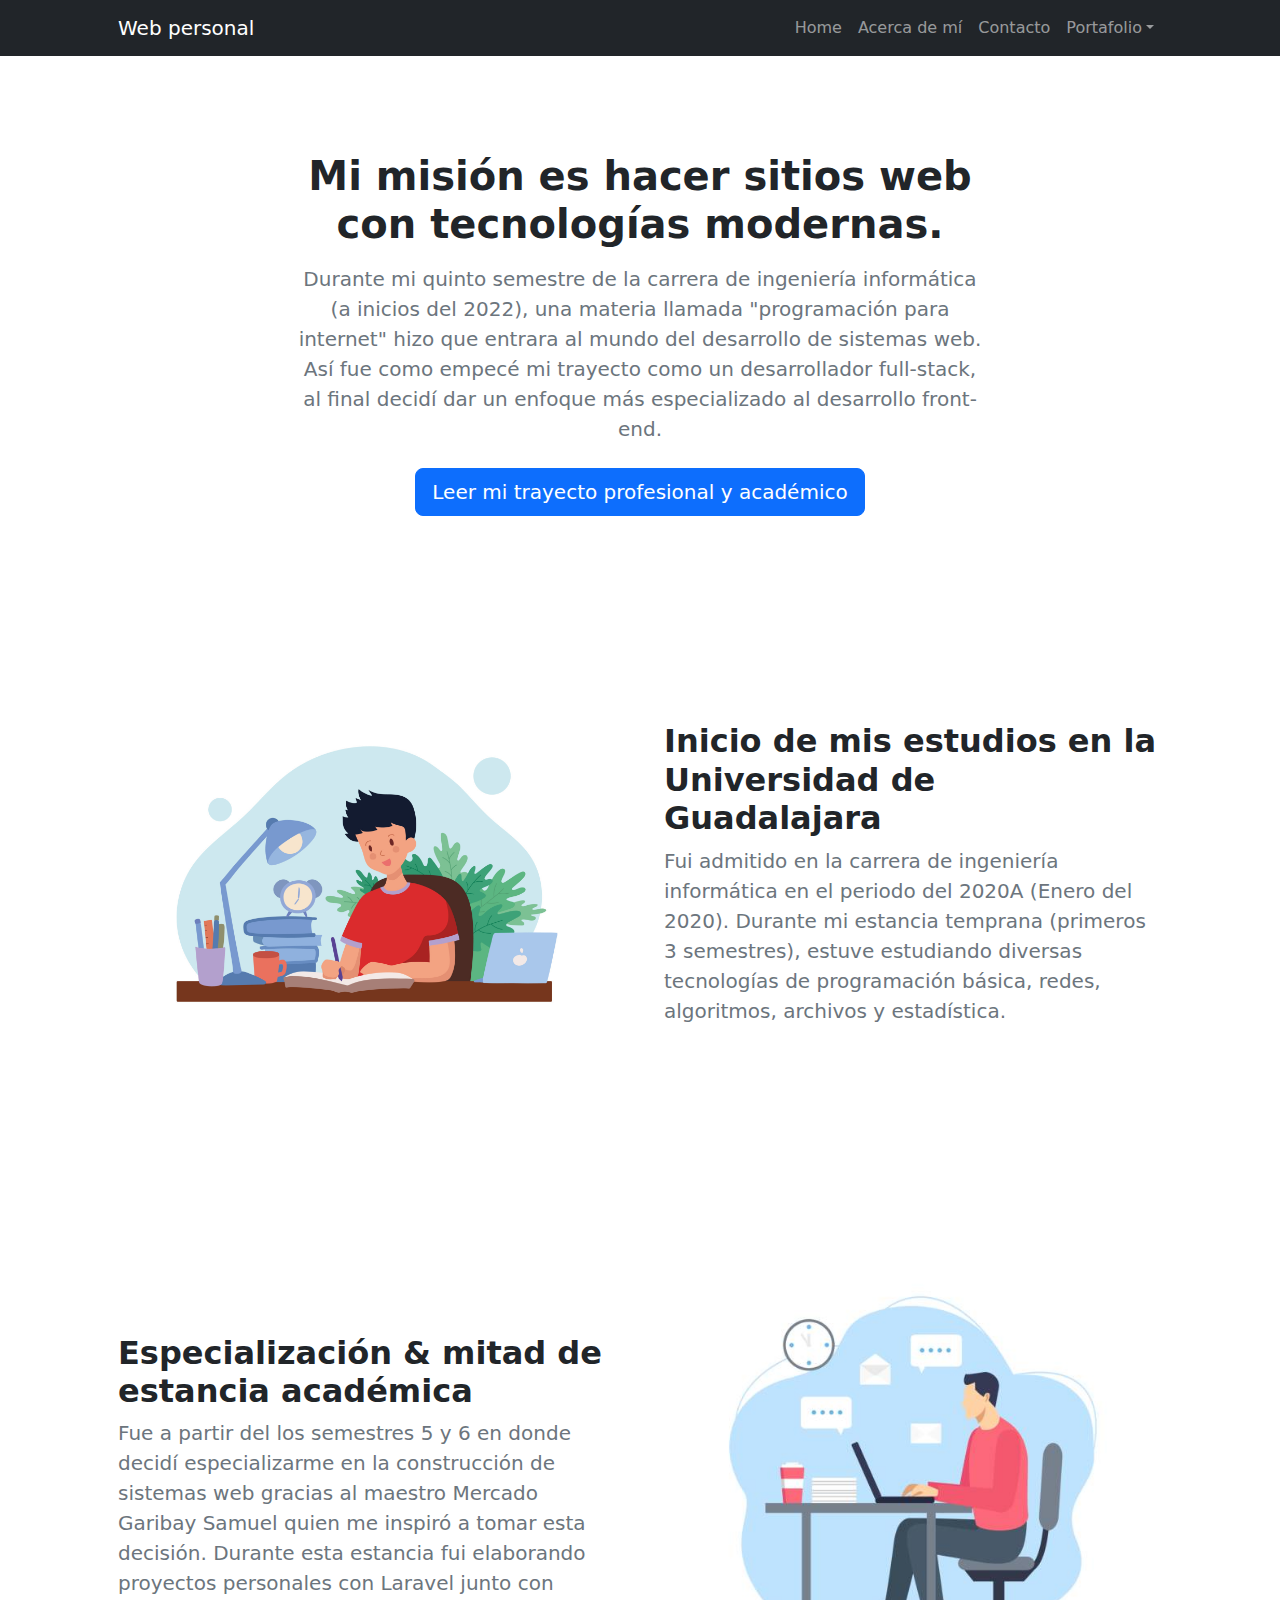
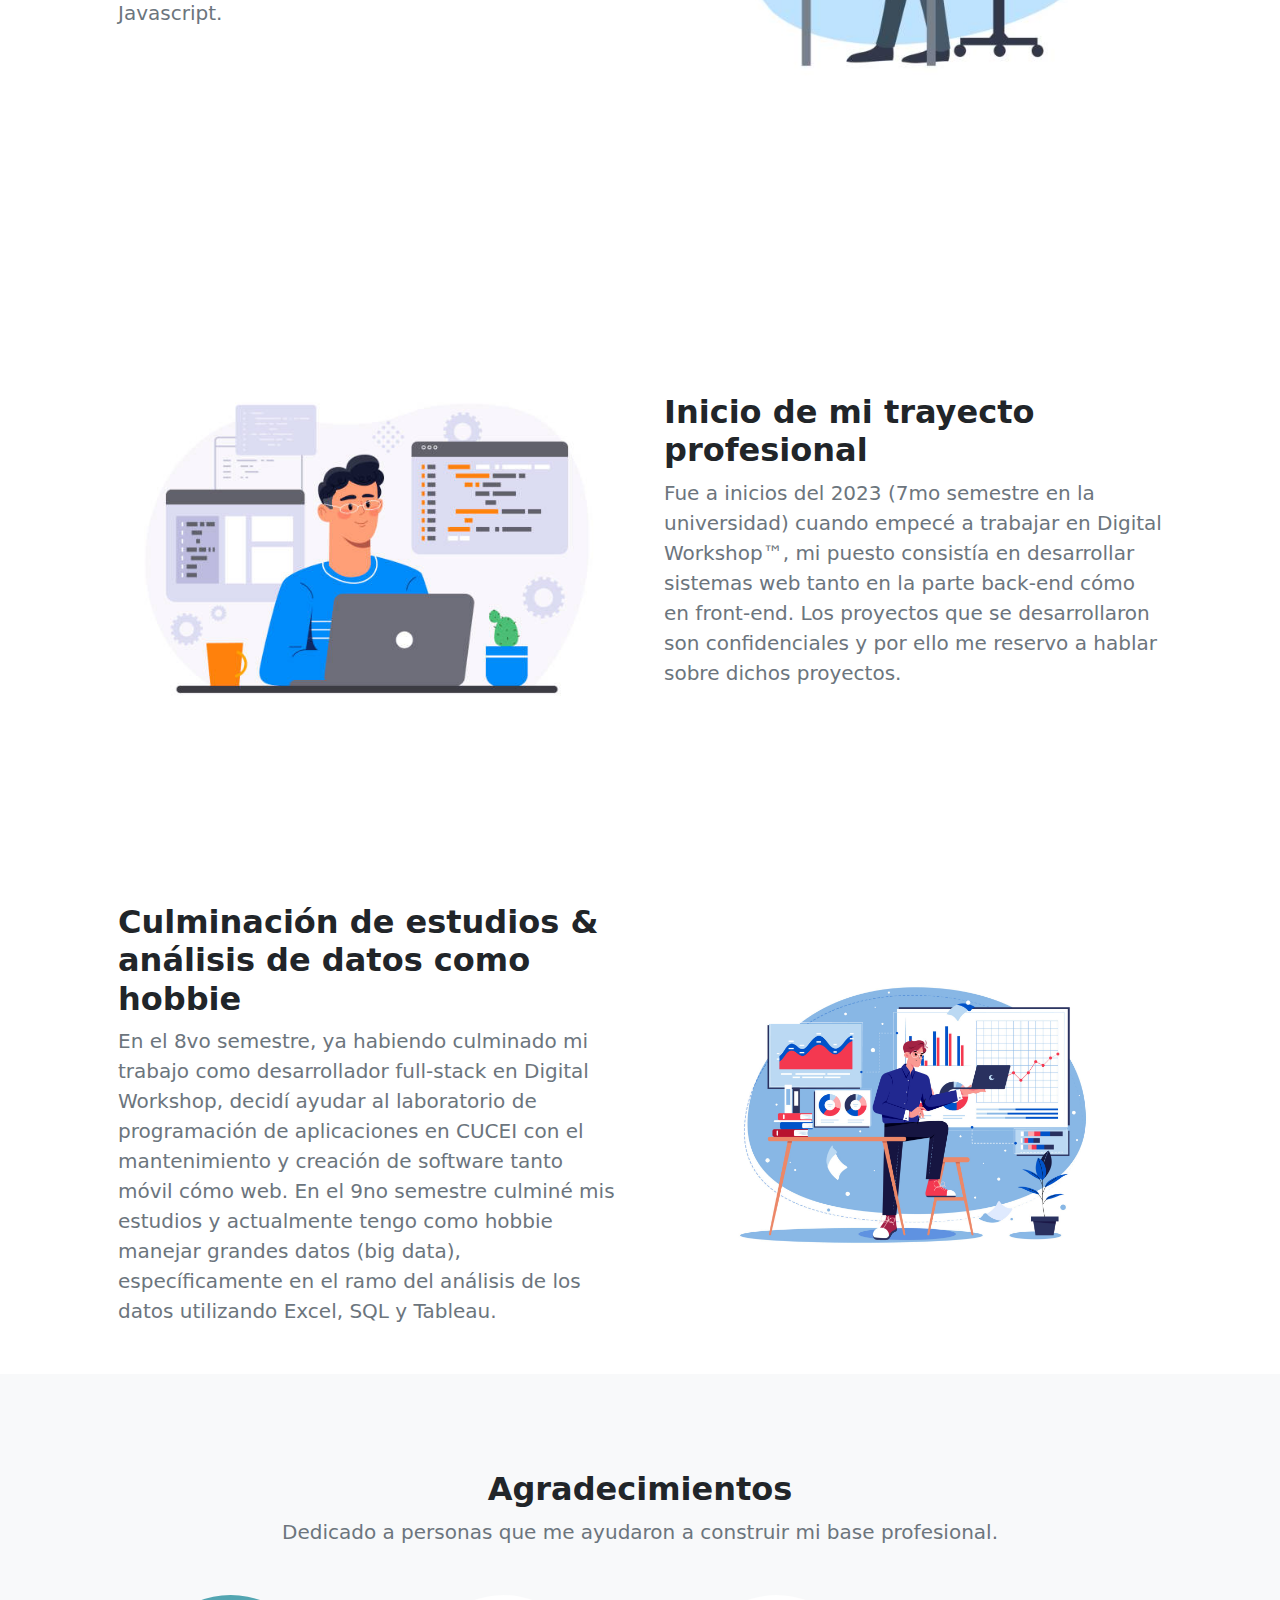
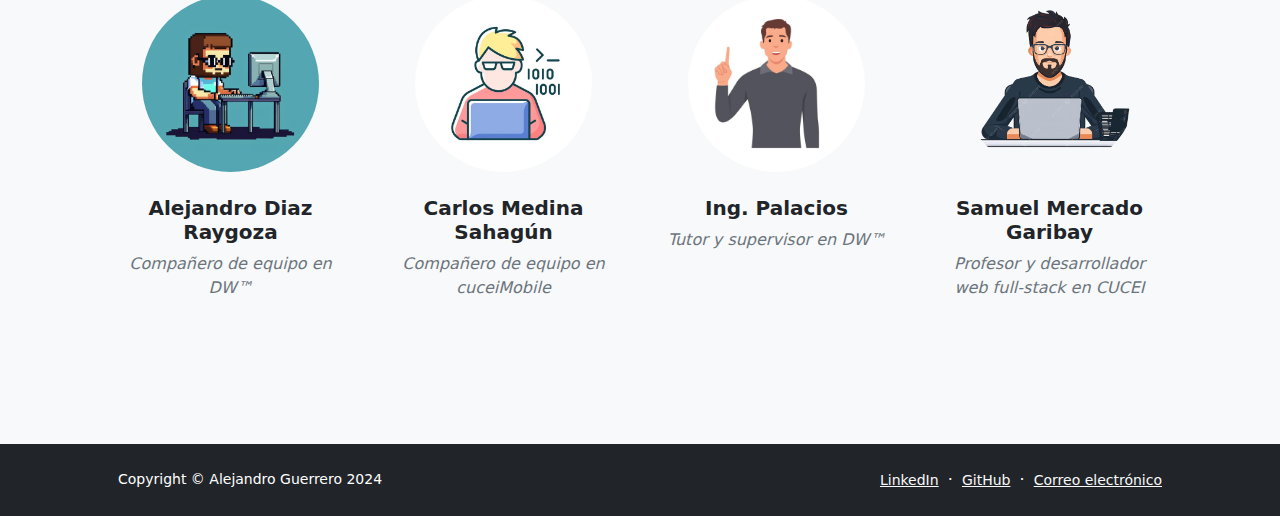
==== commit 0deac146: "Phase 4" ====
--- a/about.html
+++ b/about.html
@@ -57,7 +57,7 @@
                         <div class="col-lg-6"><img class="img-fluid rounded mb-5 mb-lg-0" src="./assets/College.jpg" alt="..." /></div>
                         <div class="col-lg-6">
                             <h2 class="fw-bolder">Inicio de mis estudios en la Universidad de Guadalajara</h2>
-                            <p class="lead fw-normal text-muted mb-0">Fui admitido en la carrera de ingeniería informática en el periodo del 2020A (Enero del 2020). Durante mi estancia temprana (primeros 3 semestres), estuve viendo diversas tecnologías de programación básica, redes, algoritmos, archivos y estadística.</p>
+                            <p class="lead fw-normal text-muted mb-0">Fui admitido en la carrera de ingeniería informática en el periodo del 2020A (Enero del 2020). Durante mi estancia temprana (primeros 3 semestres), estuve estudiando diversas tecnologías de programación básica, redes, algoritmos, archivos y estadística.</p>
                         </div>
                     </div>
                 </div>
@@ -142,13 +142,13 @@
         <footer class="bg-dark py-4 mt-auto">
             <div class="container px-5">
                 <div class="row align-items-center justify-content-between flex-column flex-sm-row">
-                    <div class="col-auto"><div class="small m-0 text-white">Copyright &copy; Your Website 2023</div></div>
+                    <div class="col-auto"><div class="small m-0 text-white">Copyright &copy; Alejandro Guerrero 2024</div></div>
                     <div class="col-auto">
-                        <a class="link-light small" href="#!">Privacy</a>
+                        <a class="link-light small" href="https://www.linkedin.com/in/alex-guerrero-8b3076234/">LinkedIn</a>
                         <span class="text-white mx-1">&middot;</span>
-                        <a class="link-light small" href="#!">Terms</a>
+                        <a class="link-light small" href="https://github.com/Ordna-dev">GitHub</a>
                         <span class="text-white mx-1">&middot;</span>
-                        <a class="link-light small" href="#!">Contact</a>
+                        <a class="link-light small" href="contact.html">Correo electrónico</a>
                     </div>
                 </div>
             </div>
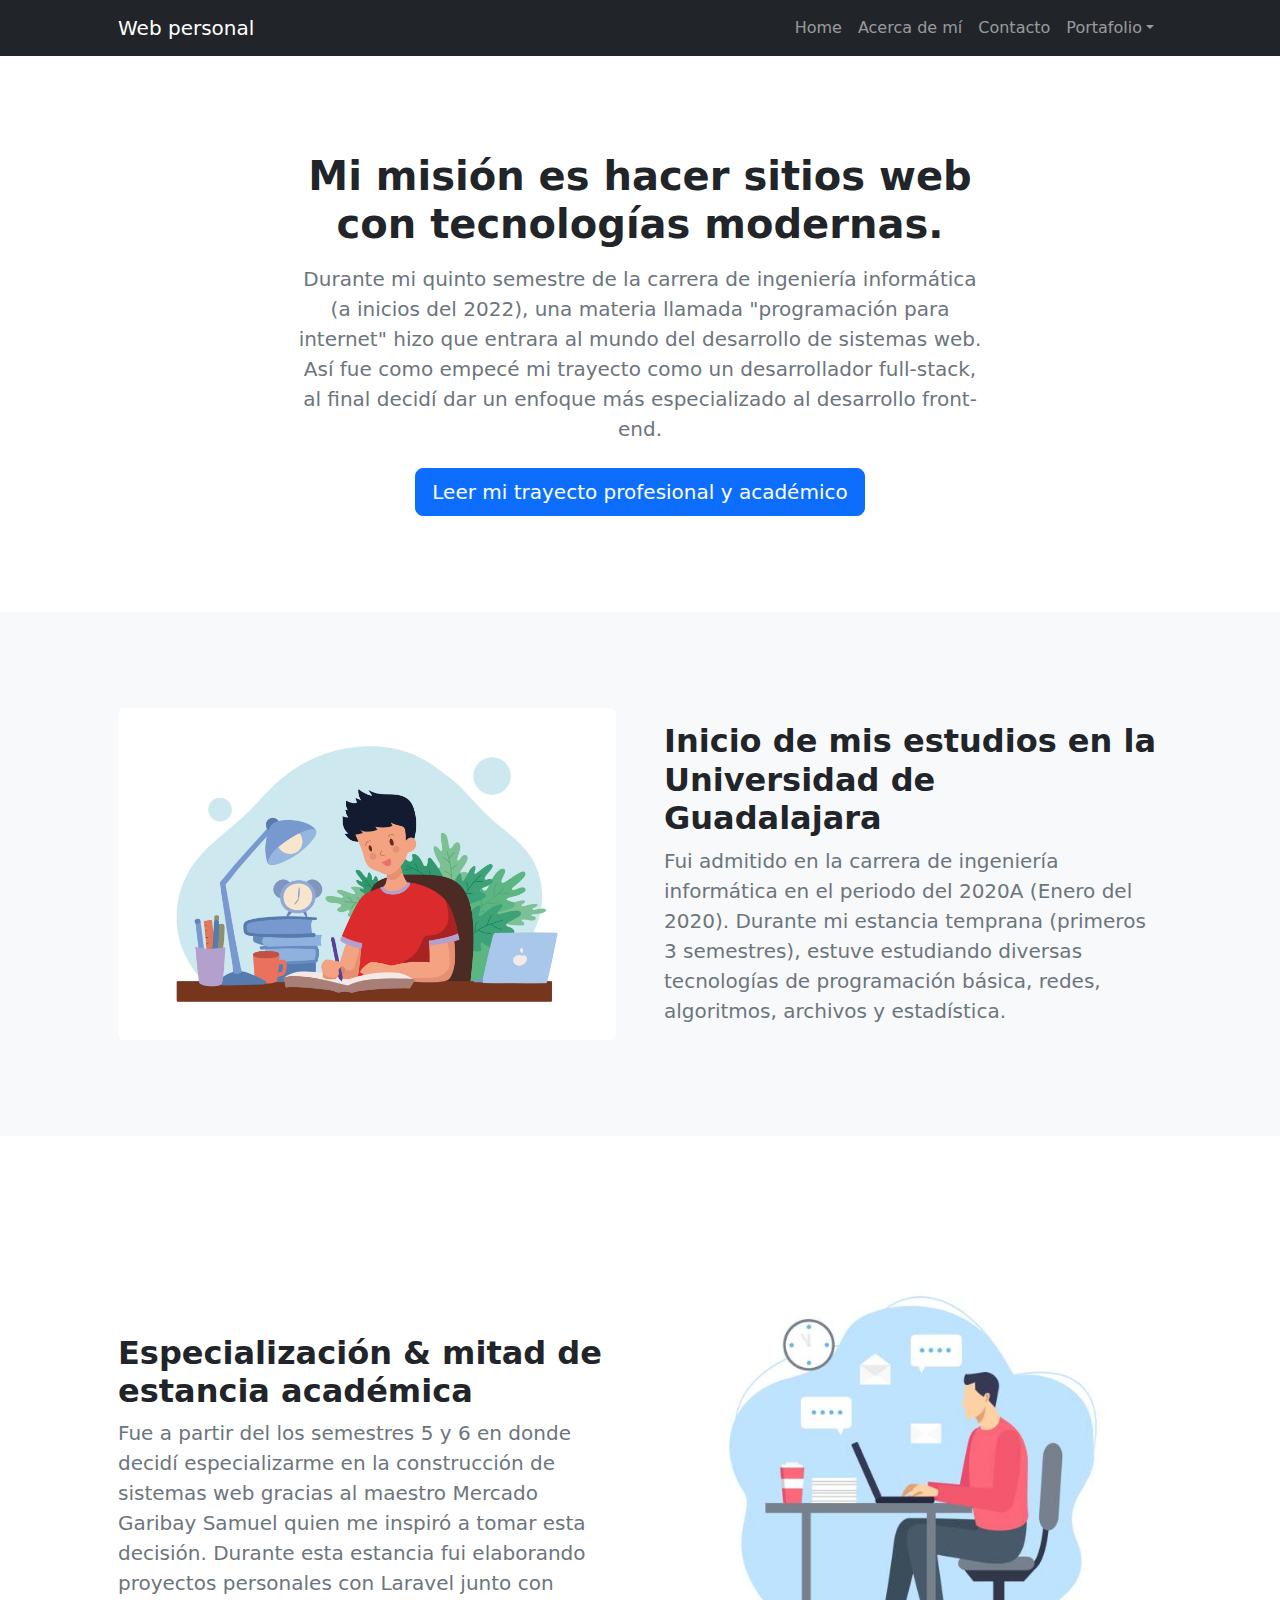
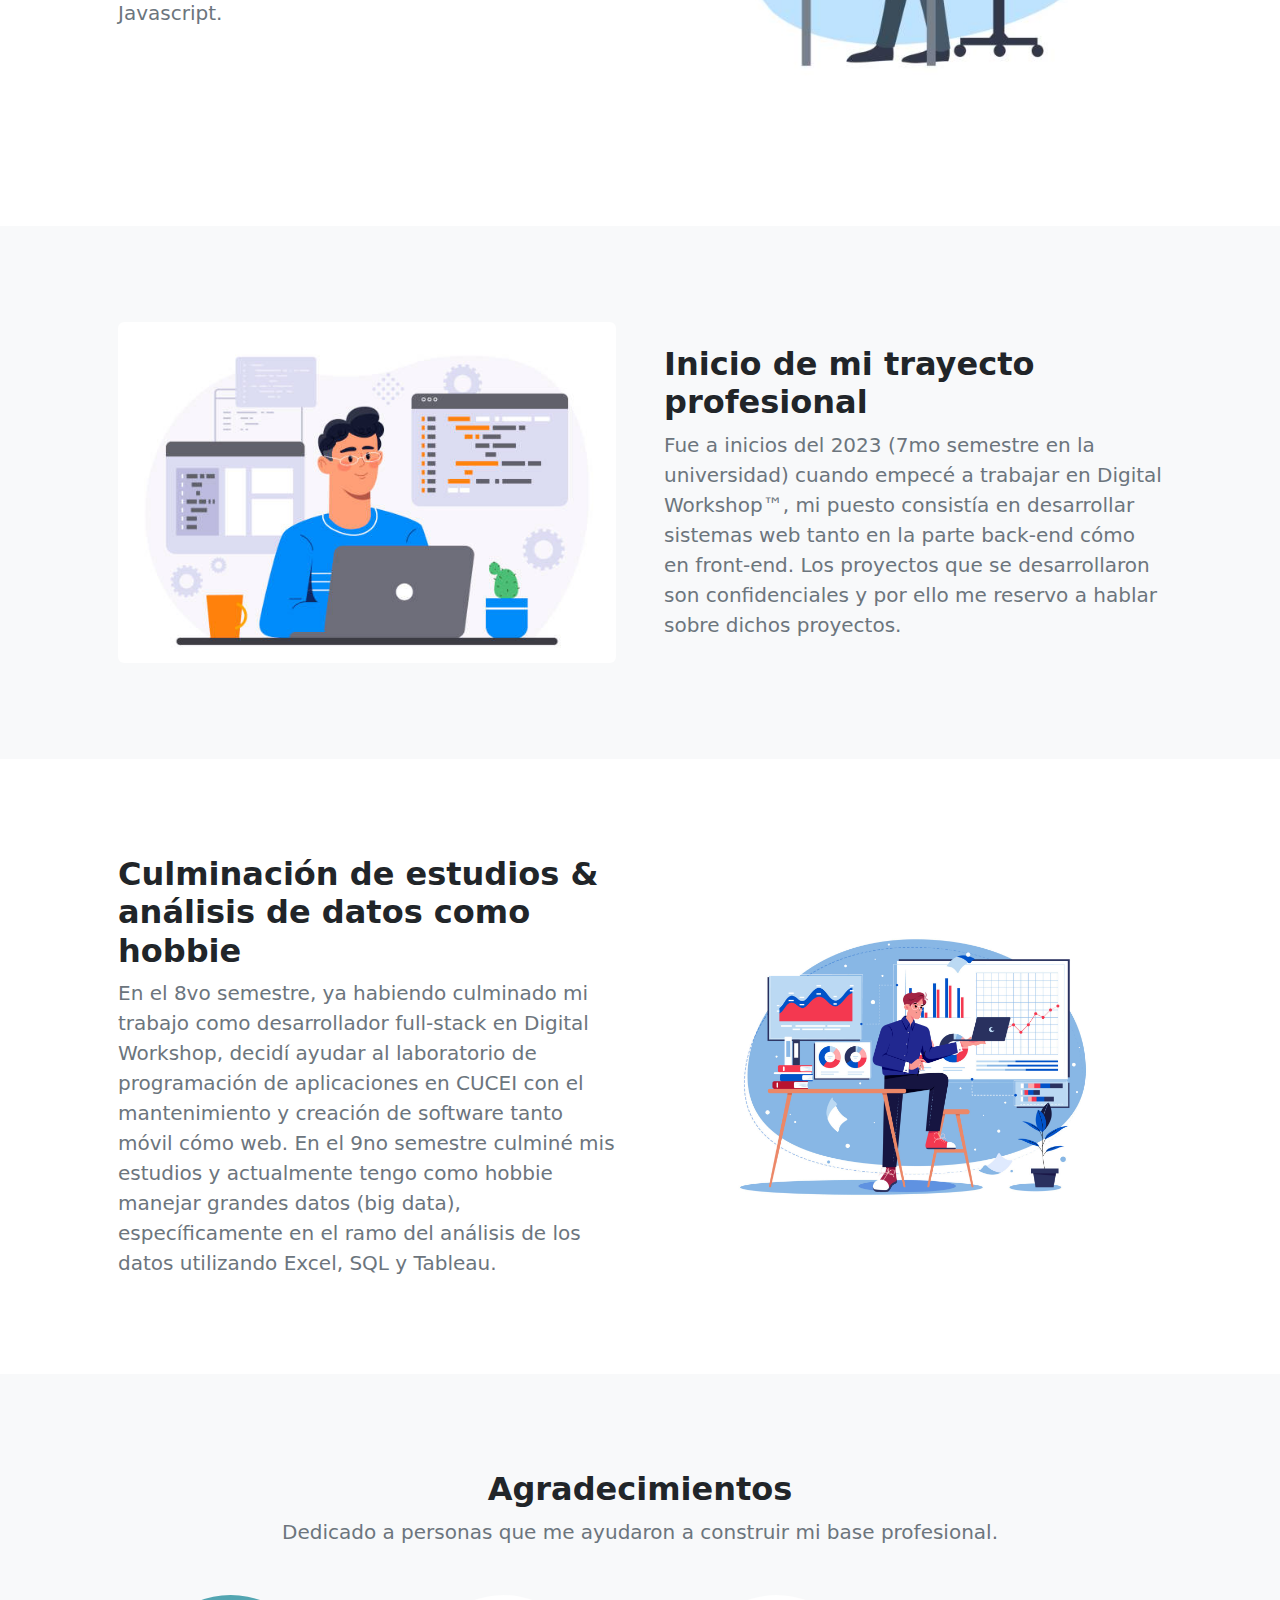
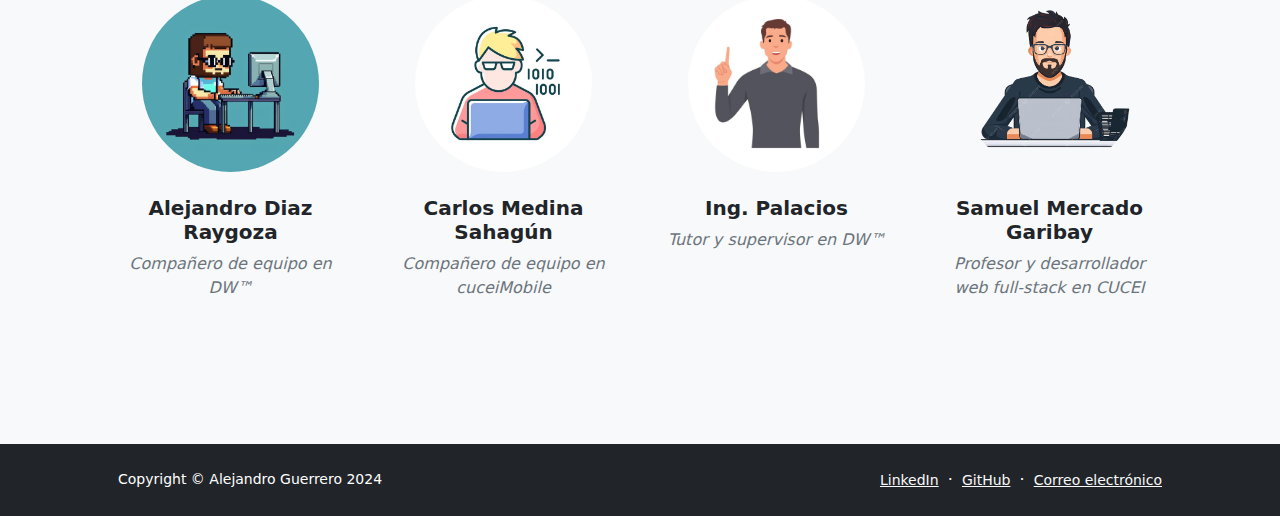
==== commit cb6fd418: "Phase 4.2" ====
--- a/about.html
+++ b/about.html
@@ -51,7 +51,7 @@
                 </div>
             </header>
             <!-- About section one-->
-            <section class="py-5" id="scroll-target">
+            <section class="py-5 bg-light" id="scroll-target">
                 <div class="container px-5 my-5">
                     <div class="row gx-5 align-items-center">
                         <div class="col-lg-6"><img class="img-fluid rounded mb-5 mb-lg-0" src="./assets/College.jpg" alt="..." /></div>
@@ -75,7 +75,7 @@
                 </div>
             </section>
             <!-- About section three-->
-            <section class="py-5"></section>
+            <section class="py-5 bg-light">
                 <div class="container px-5 my-5">
                     <div class="row gx-5 align-items-center">
                         <div class="col-lg-6"><img class="img-fluid rounded mb-5 mb-lg-0" src="./assets/Developer.jpg" alt="..." /></div>
@@ -87,7 +87,7 @@
                 </div>
             </section>
             <!-- About section four-->
-            <section class="py-5"></section>
+            <section class="py-5">
                 <div class="container px-5 my-5">
                     <div class="row gx-5 align-items-center">
                         <div class="col-lg-6 order-first order-lg-last"><img class="img-fluid rounded mb-5 mb-lg-0" src="./assets/Data_Analyst.jpg" alt="..." /></div>
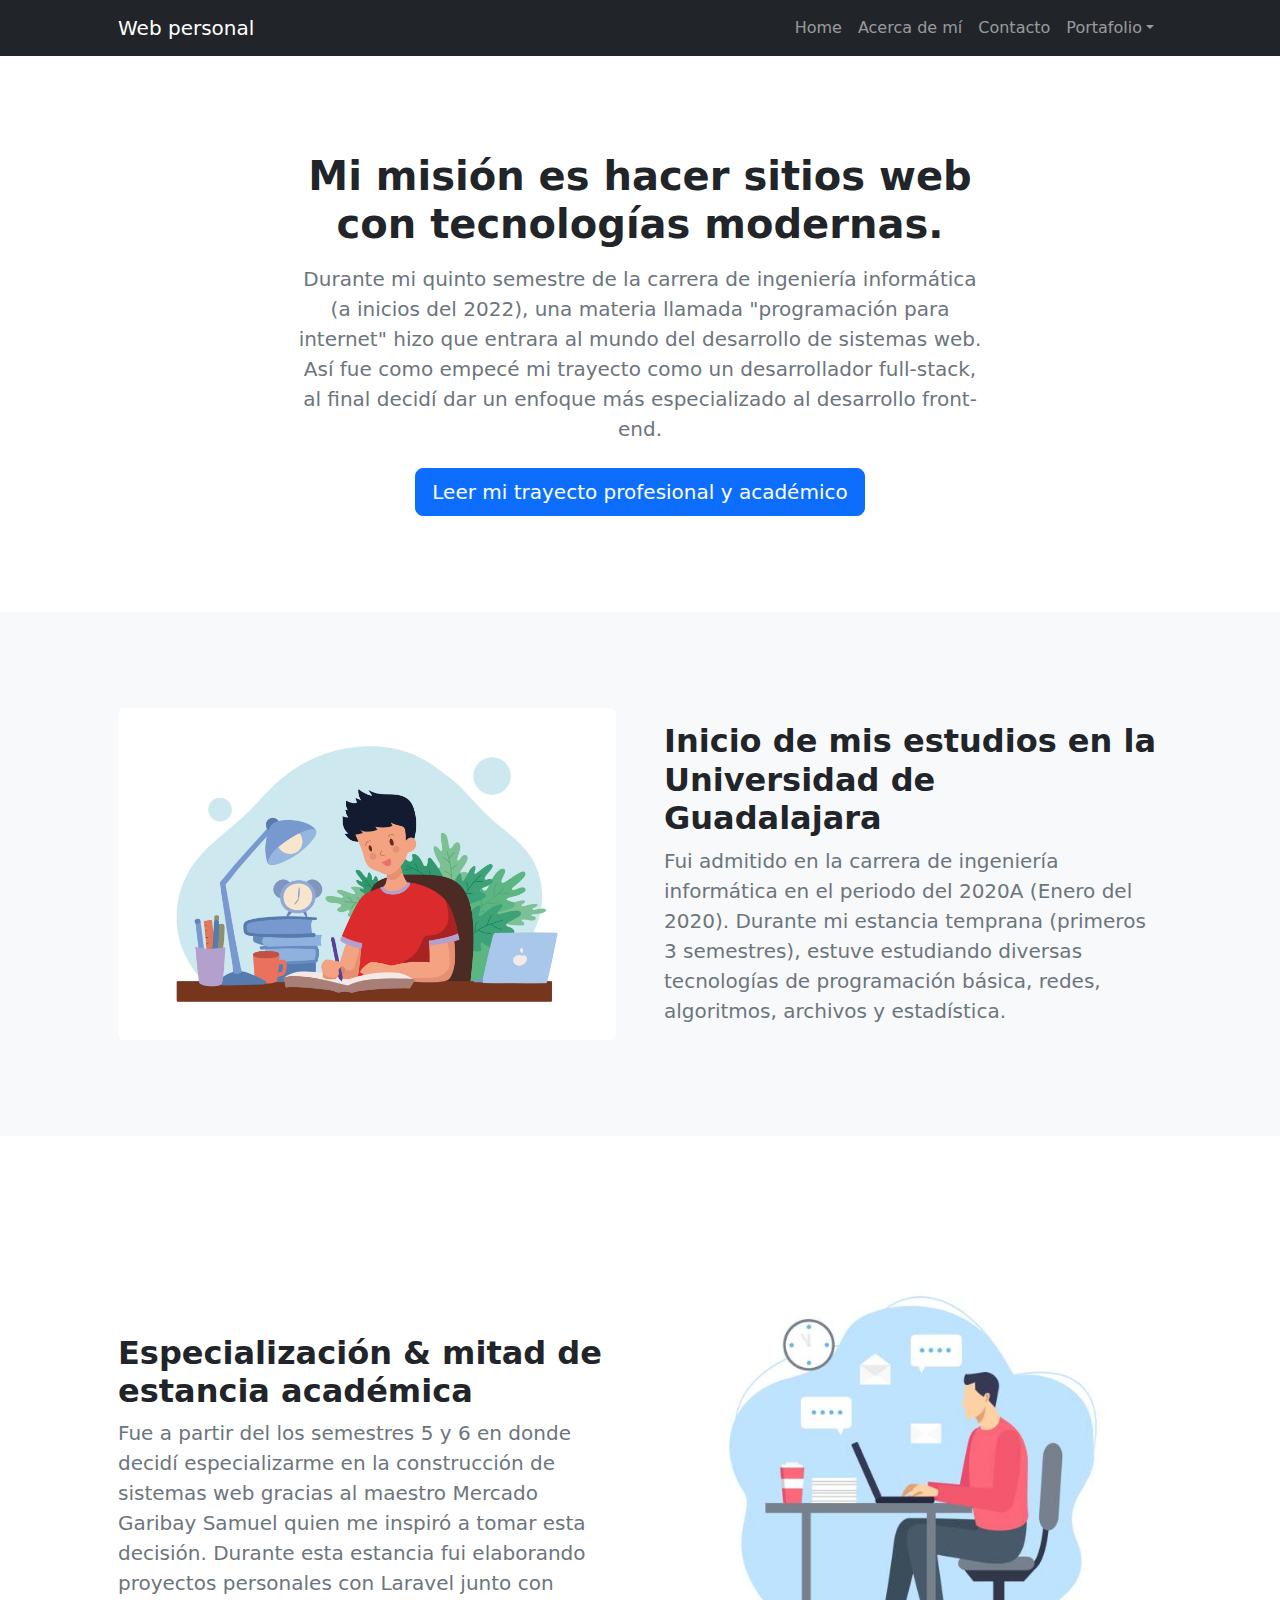
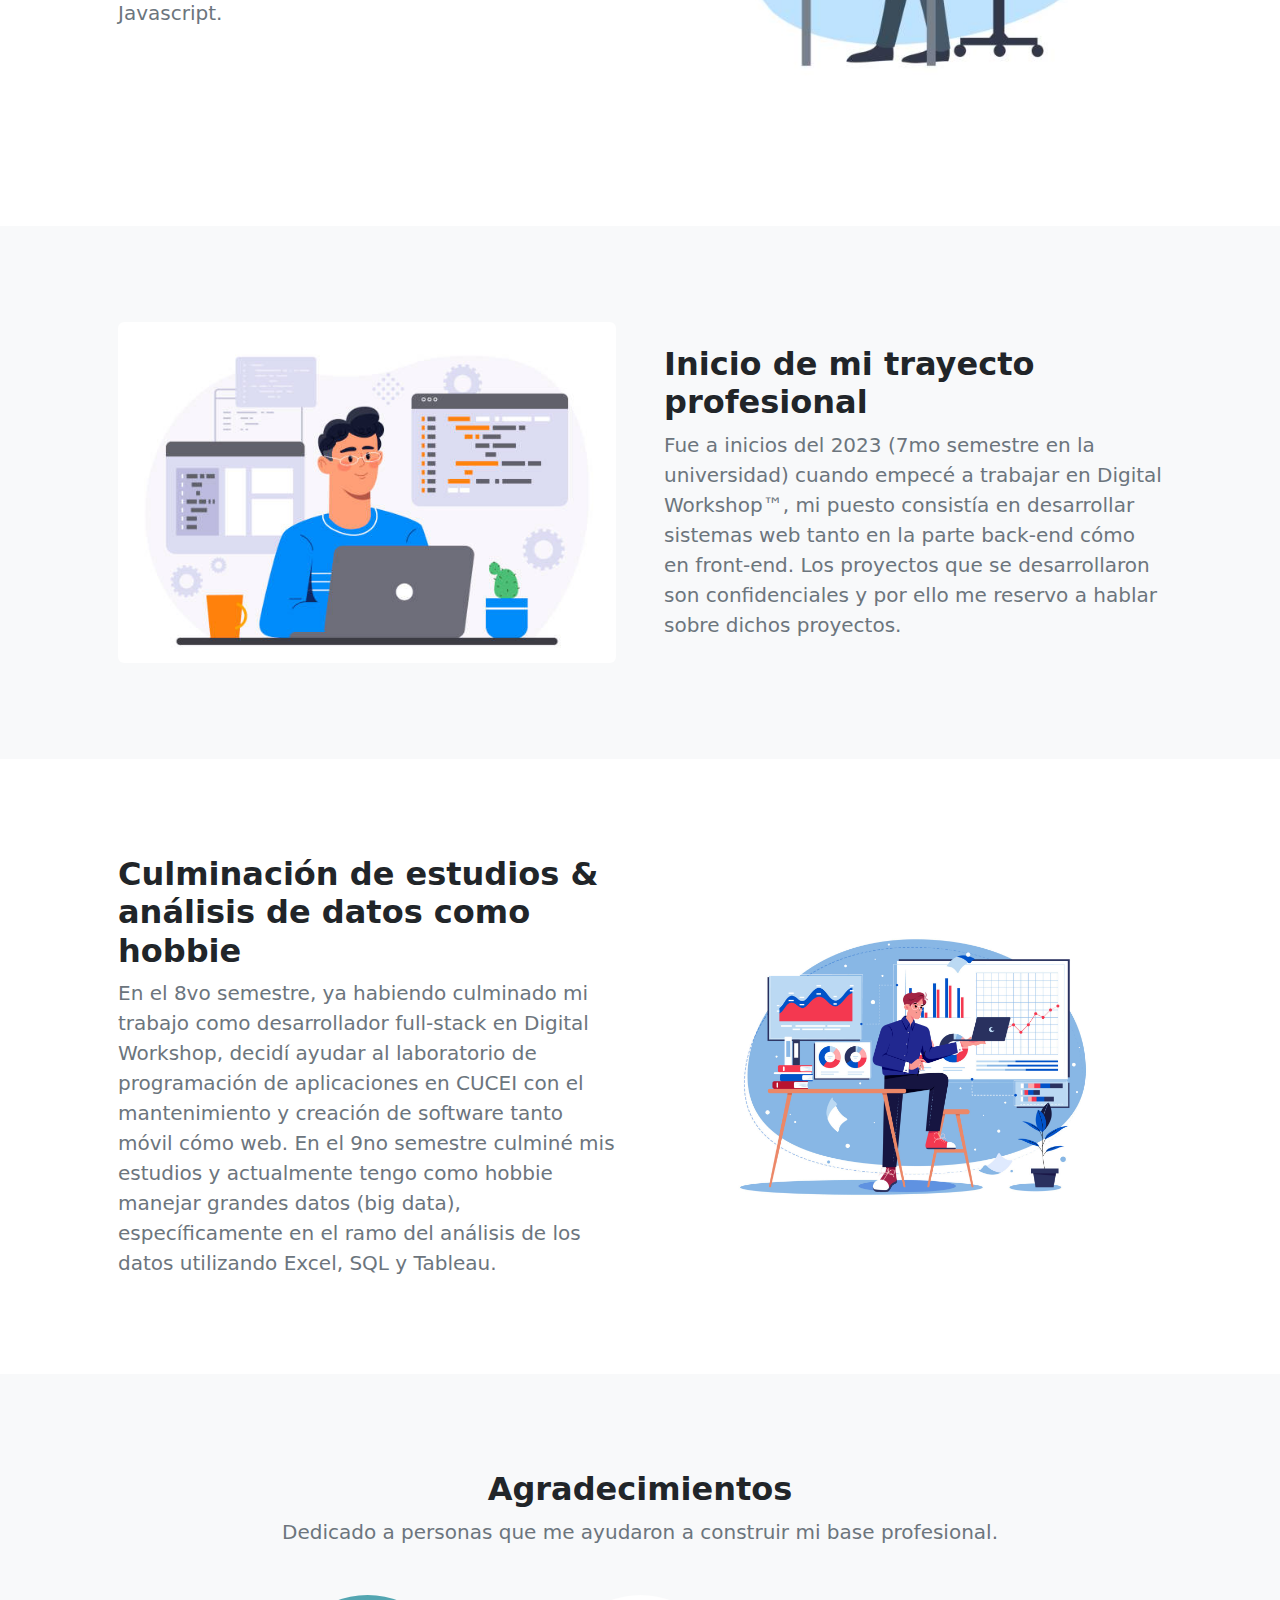
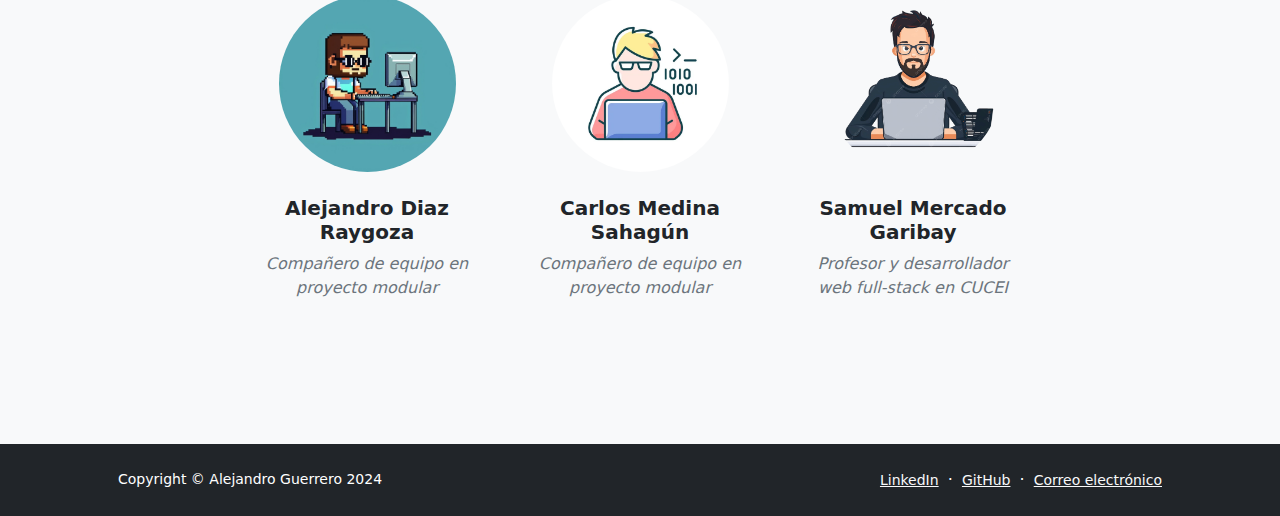
==== commit 75f59b16: "Release V1.0" ====
--- a/about.html
+++ b/about.html
@@ -110,21 +110,14 @@
                             <div class="text-center">
                                 <img class="img-fluid rounded-circle mb-4 px-4" src="./assets/Friend1.jpg" alt="..." />
                                 <h5 class="fw-bolder">Alejandro Diaz Raygoza</h5>
-                                <div class="fst-italic text-muted">Compañero de equipo en DW™</div>
+                                <div class="fst-italic text-muted">Compañero de equipo en proyecto modular</div>
                             </div>
                         </div>
                         <div class="col mb-5 mb-5 mb-xl-0">
                             <div class="text-center">
                                 <img class="img-fluid rounded-circle mb-4 px-4" src="./assets/Friend2.jpg" alt="..." />
                                 <h5 class="fw-bolder">Carlos Medina Sahagún</h5>
-                                <div class="fst-italic text-muted">Compañero de equipo en cuceiMobile</div>
-                            </div>
-                        </div>
-                        <div class="col mb-5 mb-5 mb-sm-0">
-                            <div class="text-center">
-                                <img class="img-fluid rounded-circle mb-4 px-4" src="./assets/Tutor.jpg" alt="..." />
-                                <h5 class="fw-bolder">Ing. Palacios</h5>
-                                <div class="fst-italic text-muted">Tutor y supervisor en DW™</div>
+                                <div class="fst-italic text-muted">Compañero de equipo en proyecto modular</div>
                             </div>
                         </div>
                         <div class="col mb-5">
@@ -144,11 +137,11 @@
                 <div class="row align-items-center justify-content-between flex-column flex-sm-row">
                     <div class="col-auto"><div class="small m-0 text-white">Copyright &copy; Alejandro Guerrero 2024</div></div>
                     <div class="col-auto">
-                        <a class="link-light small" href="https://www.linkedin.com/in/alex-guerrero-8b3076234/">LinkedIn</a>
+                        <a class="link-light small" href="https://www.linkedin.com/in/alex-guerrero-8b3076234/" target="_blank" rel="noopener noreferrer">LinkedIn</a>
                         <span class="text-white mx-1">&middot;</span>
-                        <a class="link-light small" href="https://github.com/Ordna-dev">GitHub</a>
+                        <a class="link-light small" href="https://github.com/Ordna-dev" target="_blank" rel="noopener noreferrer">GitHub</a>
                         <span class="text-white mx-1">&middot;</span>
-                        <a class="link-light small" href="contact.html">Correo electrónico</a>
+                        <a class="link-light small" href= "mailto: ordnajelaorerreug@gmail.com">Correo electrónico</a>
                     </div>
                 </div>
             </div>
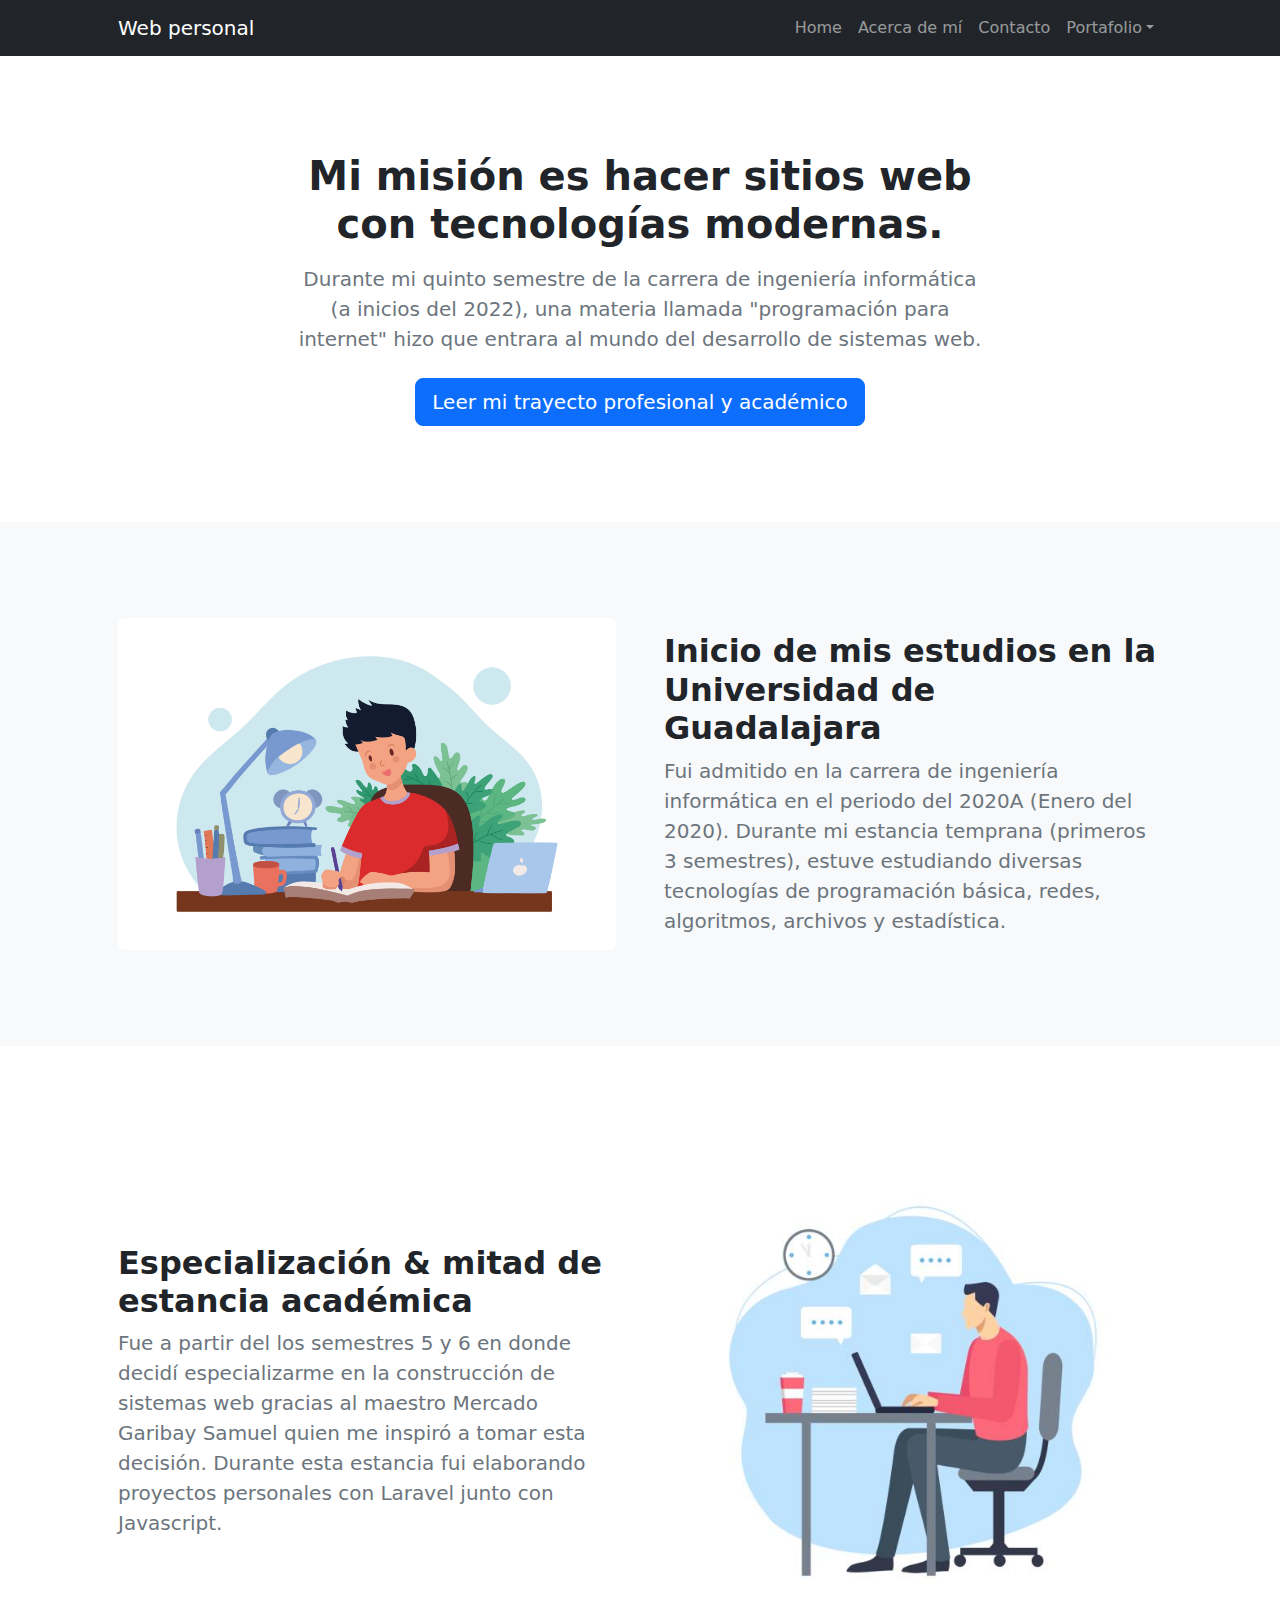
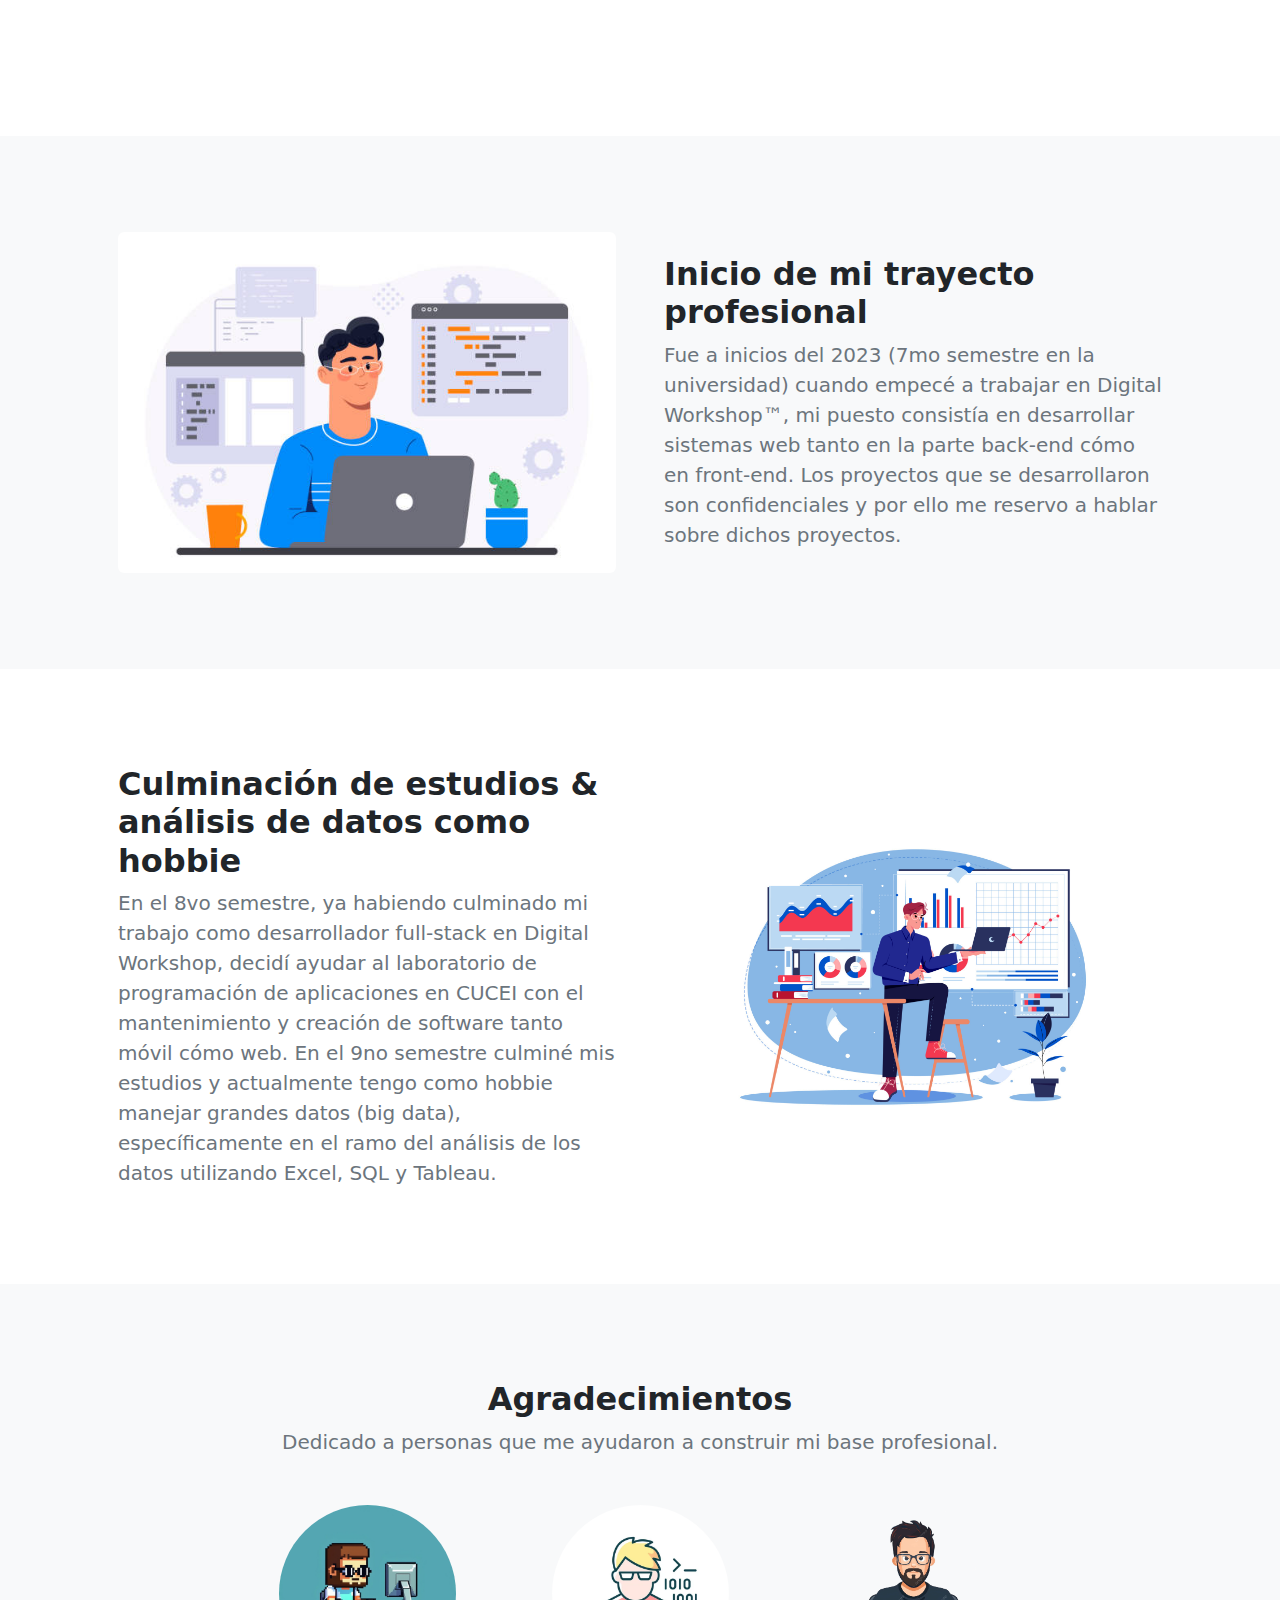
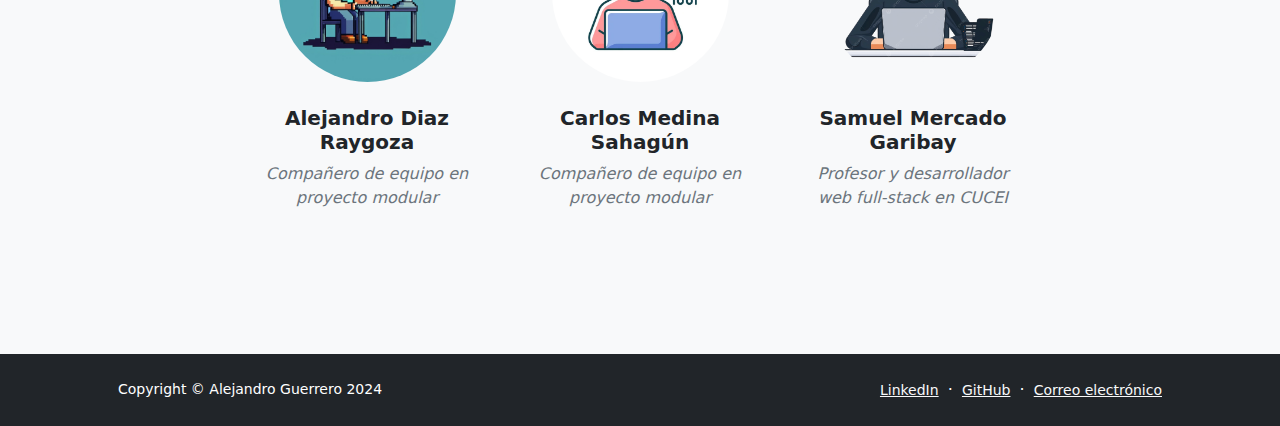
==== commit 5022ea40: "Update 26/12/2024" ====
--- a/about.html
+++ b/about.html
@@ -43,7 +43,7 @@
                         <div class="col-lg-8 col-xxl-6">
                             <div class="text-center my-5">
                                 <h1 class="fw-bolder mb-3">Mi misión es hacer sitios web con tecnologías modernas.</h1>
-                                <p class="lead fw-normal text-muted mb-4">Durante mi quinto semestre de la carrera de ingeniería informática (a inicios del 2022), una materia llamada "programación para internet" hizo que entrara al mundo del desarrollo de sistemas web. Así fue como empecé mi trayecto como un desarrollador full-stack, al final decidí dar un enfoque más especializado al desarrollo front-end.</p>
+                                <p class="lead fw-normal text-muted mb-4">Durante mi quinto semestre de la carrera de ingeniería informática (a inicios del 2022), una materia llamada "programación para internet" hizo que entrara al mundo del desarrollo de sistemas web.</p>
                                 <a class="btn btn-primary btn-lg" href="#scroll-target">Leer mi trayecto profesional y académico</a>
                             </div>
                         </div>
